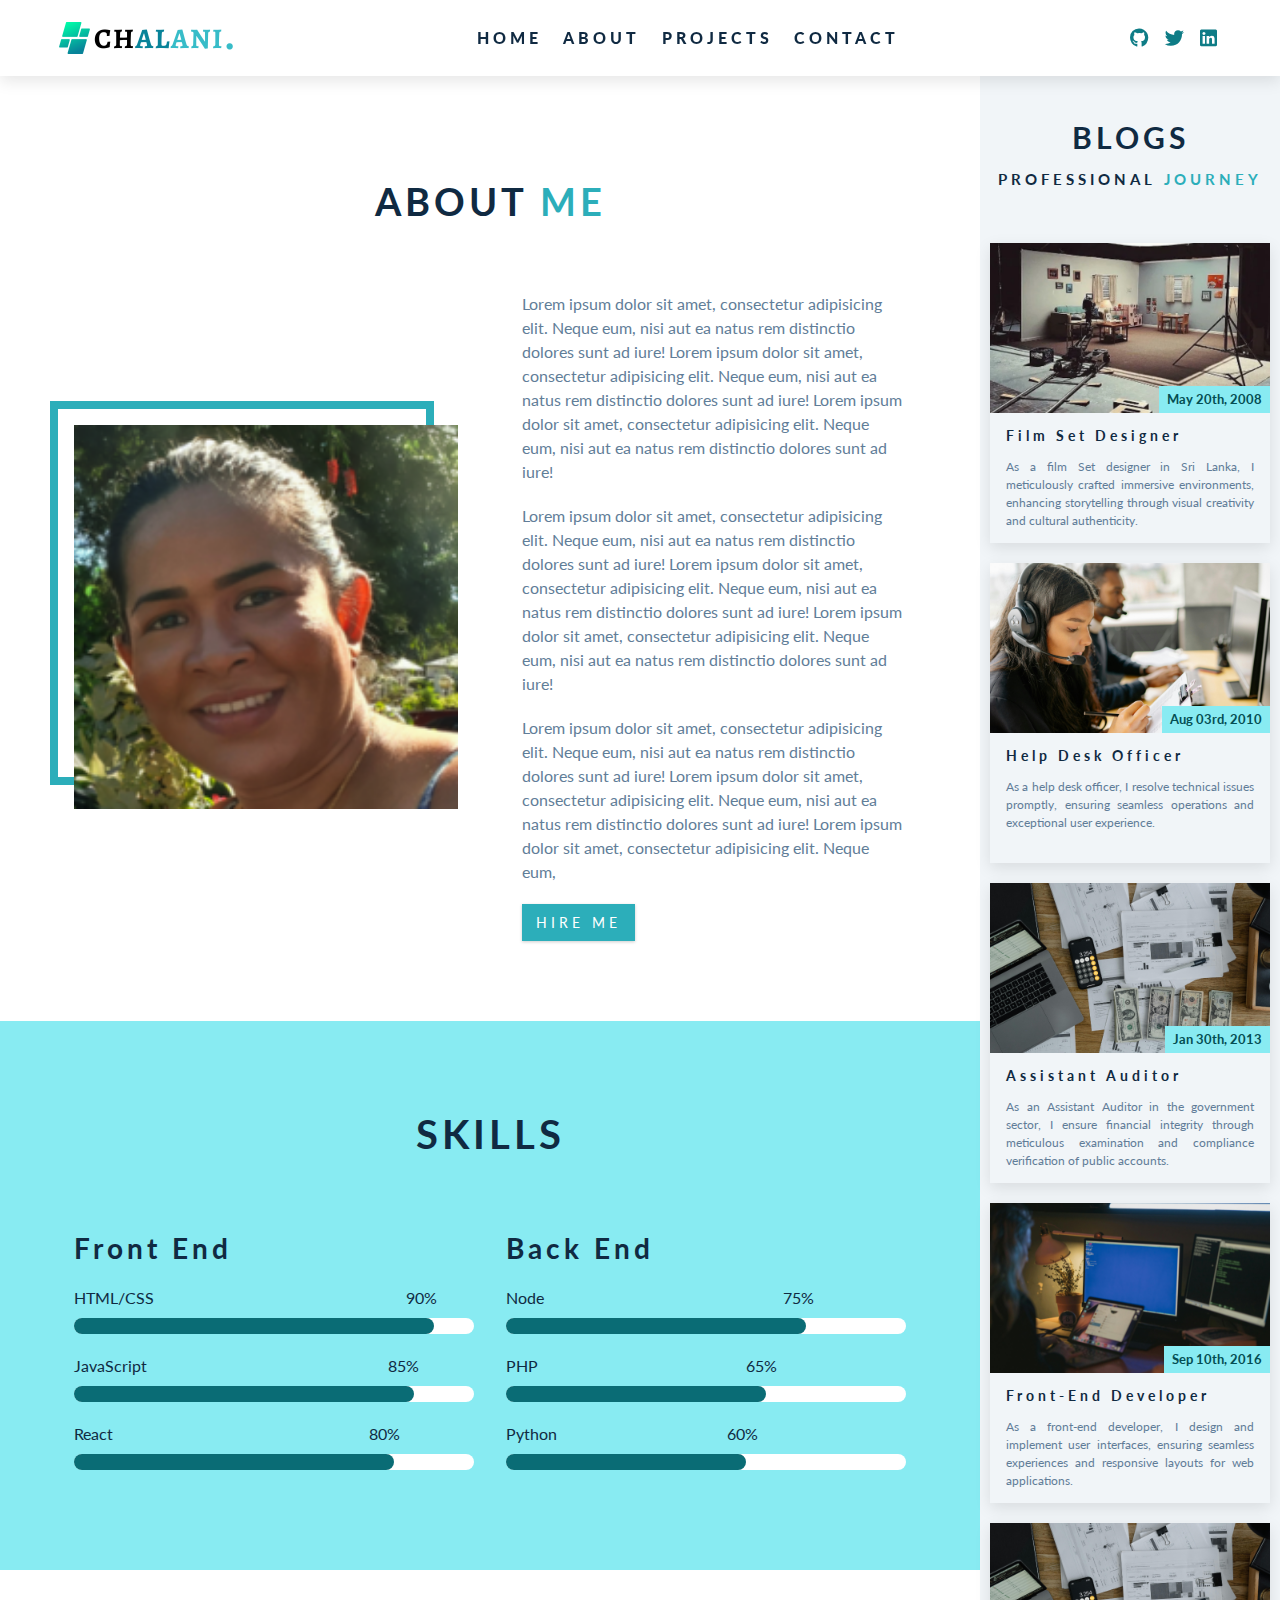
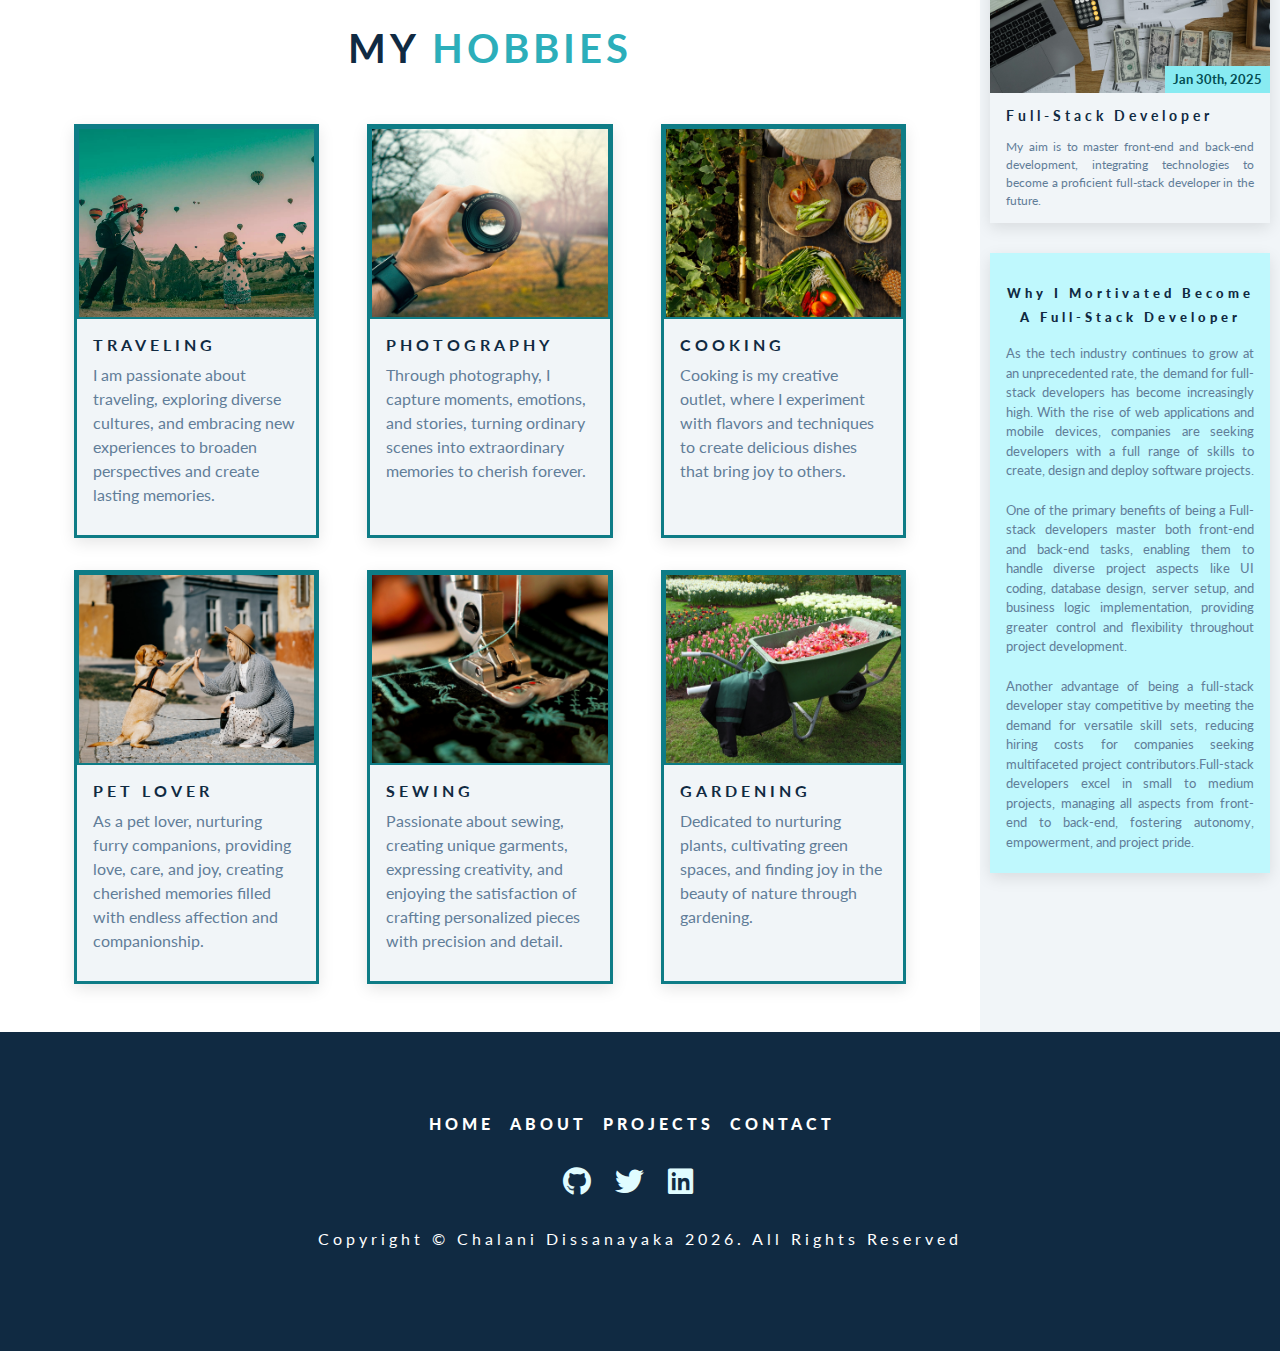
==== src/about.html @ 39b30fc9 "added html pages and related css" ====
<!DOCTYPE html>
<html lang="en">
  <head>
    <meta charset="UTF-8" />
    <meta name="viewport" content="width=device-width, initial-scale=1.0" />
    <meta http-equiv="X-UA-Compatible" content="ie=edge" />
    <title>Chalani Dissanayaka || Portfolio</title>
    <!-- favicon -->
    <link
      rel="shortcut icon"
      href="./images/B-icon-1.png"
      type="image/x-icon"
    />
    <!-- font-awesome -->
    <link
      rel="stylesheet"
      href="./fontawesome-free-5.12.1-web/css/all.min.css"
    />
    <!-- styles css -->
    <link rel="stylesheet" href="./css/about.css" />
  </head>

  <body>
    <!-- -------------- Header section -------------- -->
    <header class="main-head">
      <!-- -------- Navbar -------- -->
      <nav class="navbar">
        <div class="nav-center">
          <!-- nav header -->
          <div class="nav-header">
            <img src="./images/logo-2.png" class="nav-logo" alt="" />
            <button type="button" class="nav-toggle" id="nav-toggle">
              <i class="fas fa-bars"></i>
            </button>
          </div>
          <!-- end of nav header -->
          <!-- nav links -->
          <ul class="nav-links" id="nav-links">
            <!-- single link -->
            <li>
              <a href="index.html" class="nav-link scroll-link">home</a>
            </li>
            <!-- end of single link -->
            <!-- single link -->
            <li>
              <a href="about.html" class="nav-link scroll-link">about</a>
            </li>
            <!-- end of single link -->
            <!-- single link -->
            <li>
              <a href="project.html" class="nav-link scroll-link">projects</a>
            </li>
            <!-- end of single link -->
            <!-- single link -->
            <li>
              <a href="contact.html" class="nav-link scroll-link">contact</a>
            </li>
            <!-- end of single link -->
          </ul>
          <!-- end of nav links -->
          <!-- nav icons -->
          <ul class="nav-icons">
            <!-- single icon -->
            <li>
              <a
                href="https://www.twitter.com"
                target="_blank"
                class="nav-icon"
              >
                <i class="fab fa-github"></i>
              </a>
            </li>
            <!-- end of single icon -->
            <!-- single icon -->
            <li>
              <a
                href="https://www.twitter.com"
                target="_blank"
                class="nav-icon"
              >
                <i class="fab fa-twitter"></i>
              </a>
            </li>
            <!-- end of single icon -->
            <!-- single icon -->
            <li>
              <a
                href="https://www.twitter.com"
                target="_blank"
                class="nav-icon"
              >
                <i class="fab fa-linkedin"></i>
              </a>
            </li>
            <!-- end of single icon -->
          </ul>
          <!-- end of nav icons -->
        </div>
      </nav>
      <!-- -------- end of Navbar -------- -->
    </header>
    <!-- ------------- end of Header ------------ -->

    <div class="container">
      <!-- -----------  About section ------------- -->
      <section class="section about-section">
        <!-- section-title -->
        <div class="section-title">
          <h2>About <span>Me</span></h2>
        </div>
        <!-- end of section-title -->
        <div class="section-center about-center">
          <!-- about img wrapper -->
          <article class="about-img">
            <img
              src="./images/about.png"
              class="about-photo"
              alt="about photo"
            />
          </article>
          <!-- about info -->
          <article class="about-info">
            <p>
              Lorem ipsum dolor sit amet, consectetur adipisicing elit. Neque
              eum, nisi aut ea natus rem distinctio dolores sunt ad iure! Lorem
              ipsum dolor sit amet, consectetur adipisicing elit. Neque eum,
              nisi aut ea natus rem distinctio dolores sunt ad iure! Lorem ipsum
              dolor sit amet, consectetur adipisicing elit. Neque eum, nisi aut
              ea natus rem distinctio dolores sunt ad iure!
            </p>
            <p>
              Lorem ipsum dolor sit amet, consectetur adipisicing elit. Neque
              eum, nisi aut ea natus rem distinctio dolores sunt ad iure! Lorem
              ipsum dolor sit amet, consectetur adipisicing elit. Neque eum,
              nisi aut ea natus rem distinctio dolores sunt ad iure! Lorem ipsum
              dolor sit amet, consectetur adipisicing elit. Neque eum, nisi aut
              ea natus rem distinctio dolores sunt ad iure!
            </p>
            <p>
              Lorem ipsum dolor sit amet, consectetur adipisicing elit. Neque
              eum, nisi aut ea natus rem distinctio dolores sunt ad iure! Lorem
              ipsum dolor sit amet, consectetur adipisicing elit. Neque eum,
              nisi aut ea natus rem distinctio dolores sunt ad iure! Lorem ipsum
              dolor sit amet, consectetur adipisicing elit. Neque eum,
            </p>
            <a href="#" class="btn"> Hire Me</a>
          </article>
        </div>
      </section>
      <!-- ----------- end of about section ---------- -->

      <!--  ------------ Skills Section----------  -->
      <section class="section skills">
        <!-- section title -->
        <div class="section-title">
          <h2>skills</h2>
          <div class="underline"></div>
        </div>
        <!-- end of section title -->
        <div class="section-center skills-center">
          <article>
            <h3>front end</h3>
            <!-- single skill -->
            <div class="skill">
              <p>HTML/CSS</p>
              <div class="skill-container">
                <div class="skill-value"></div>
                <p class="skill-text">90%</p>
              </div>
            </div>
            <!-- end of single skill -->
            <!-- single skill -->
            <div class="skill">
              <p>JavaScript</p>
              <div class="skill-container">
                <div class="skill-value value-85"></div>
                <p class="skill-text skill-text-85">85%</p>
              </div>
            </div>
            <!-- end of single skill -->
            <!-- single skill -->
            <div class="skill">
              <p>React</p>
              <div class="skill-container">
                <div class="skill-value value-80"></div>
                <p class="skill-text skill-text-80">80%</p>
              </div>
            </div>
            <!-- end of single skill -->
          </article>
          <article>
            <h3>back end</h3>
            <!-- single skill -->
            <div class="skill">
              <p>Node</p>
              <div class="skill-container">
                <div class="skill-value value-75"></div>
                <p class="skill-text skill-text-75">75%</p>
              </div>
            </div>
            <!-- end of single skill -->
            <!-- single skill -->
            <div class="skill">
              <p>PHP</p>
              <div class="skill-container">
                <div class="skill-value value-65"></div>
                <p class="skill-text skill-text-65">65%</p>
              </div>
            </div>
            <!-- end of single skill -->
            <!-- single skill -->
            <div class="skill">
              <p>Python</p>
              <div class="skill-container">
                <div class="skill-value value-60"></div>
                <p class="skill-text skill-text-60">60%</p>
              </div>
            </div>
            <!-- end of single skill -->
          </article>
        </div>
      </section>
      <!--  ----- end of skills Section -----  -->

      <!--  ------ Hobbies Section -------  -->
      <section class="section hobbies">
        <!-- section-title -->
        <div class="section-title">
          <h2>My <span>Hobbies</span></h2>
        </div>
        <!-- end of section-title -->

        <!-- featured-center -->
        <div class="section-center hobby-center">
          <!-- single hobby -->
          <article class="hobby-card">
            <div class="hobby-img-container">
              <img src="./images/hobby-1.jpg" class="hobby-img" alt="" />
            </div>
            <!-- tour info -->
            <div class="hobby-info">
              <div class="hobby-title">
                <h4>Traveling</h4>
              </div>
              <p>
                I am passionate about traveling, exploring diverse cultures, and
                embracing new experiences to broaden perspectives and create
                lasting memories.
              </p>
            </div>
          </article>
          <!-- end of single hobby -->

          <!-- single hobby -->
          <article class="hobby-card">
            <div class="hobby-img-container">
              <img src="./images/hobby-2.jpg" class="hobby-img" alt="" />
            </div>
            <!-- tour info -->
            <div class="hobby-info">
              <div class="hobby-title">
                <h4>Photography</h4>
              </div>
              <p>
                Through photography, I capture moments, emotions, and stories,
                turning ordinary scenes into extraordinary memories to cherish
                forever.
              </p>
            </div>
          </article>
          <!-- end of single hobby -->

          <!-- single hobby -->
          <article class="hobby-card">
            <div class="hobby-img-container">
              <img src="./images/hobby-3.jpg" class="hobby-img" alt="" />
            </div>
            <!-- tour info -->
            <div class="hobby-info">
              <div class="hobby-title">
                <h4>Cooking</h4>
              </div>
              <p>
                Cooking is my creative outlet, where I experiment with flavors
                and techniques to create delicious dishes that bring joy to
                others.
              </p>
            </div>
          </article>
          <!-- end of single hobby -->

          <!-- single hobby -->
          <article class="hobby-card">
            <div class="hobby-img-container">
              <img src="./images/hobby-4.jpg" class="hobby-img" alt="" />
            </div>
            <!-- tour info -->
            <div class="hobby-info">
              <div class="hobby-title">
                <h4>Pet Lover</h4>
              </div>
              <p>
                As a pet lover, nurturing furry companions, providing love,
                care, and joy, creating cherished memories filled with endless
                affection and companionship.
              </p>
            </div>
          </article>
          <!-- end of single hobby -->

          <!-- single hobby -->
          <article class="hobby-card">
            <div class="hobby-img-container">
              <img src="./images/hobby-5.jpg" class="hobby-img" alt="" />
            </div>
            <!-- tour info -->
            <div class="hobby-info">
              <div class="hobby-title">
                <h4>sewing</h4>
              </div>
              <p>
                Passionate about sewing, creating unique garments, expressing
                creativity, and enjoying the satisfaction of crafting
                personalized pieces with precision and detail.
              </p>
            </div>
          </article>
          <!-- end of single hobby -->

          <!-- single hobby -->
          <article class="hobby-card">
            <div class="hobby-img-container">
              <img src="./images/hobby-6.jpg" class="hobby-img" alt="" />
            </div>
            <!-- tour info -->
            <div class="hobby-info">
              <div class="hobby-title">
                <h4>Gardening</h4>
              </div>
              <p>
                Dedicated to nurturing plants, cultivating green spaces, and
                finding joy in the beauty of nature through gardening.
              </p>
            </div>
          </article>
          <!-- end of single hobby -->
        </div>
      </section>
      <!-- --------- end of Hobbies Section ------- -->

      <!-- ----------- Aside Section -------------- -->
      <!-- Aside Blog Section -->
      <aside class="sidebar">
        <!-- section-title -->
        <div class="section-title">
          <h1>Blogs</h1>
          <h2>Professional <span>Journey</span></h2>
        </div>
        <!-- end of section-title -->

        <!-- aside-center -->
        <div class="section-center aside-center">
          <!-- single blog -->
          <article class="blog-card">
            <div class="blog-img-container">
              <img src="images/blog-img-1.png" class="blog-img" alt="" />
              <p class="blog-date">May 20th, 2008</p>
            </div>
            <!-- blog info -->
            <div class="blog-info">
              <h4>film set designer</h4>
              <p>
                As a film Set designer in Sri Lanka, I meticulously crafted
                immersive environments, enhancing storytelling through visual
                creativity and cultural authenticity.
              </p>
            </div>
            <!-- end of blog info -->
          </article>
          <!-- end of single blog -->

          <!-- single blog -->
          <article class="blog-card">
            <div class="blog-img-container">
              <img src="images/blog-img-3.png" class="blog-img" alt="" />
              <p class="blog-date">Aug 03rd, 2010</p>
            </div>
            <!-- blog info -->
            <div class="blog-info">
              <h4>help desk officer</h4>
              <p>
                As a help desk officer, I resolve technical issues promptly,
                ensuring seamless operations and exceptional user experience.
              </p>
            </div>
            <!-- end of blog info -->
          </article>
          <!-- end of single blog -->

          <!-- single blog -->
          <article class="blog-card">
            <div class="blog-img-container">
              <img src="images/blog-img-2.png" class="blog-img" alt="" />
              <p class="blog-date">Jan 30th, 2013</p>
            </div>
            <!-- blog info -->
            <div class="blog-info">
              <h4>Assistant Auditor</h4>
              <p>
                As an Assistant Auditor in the government sector, I ensure
                financial integrity through meticulous examination and
                compliance verification of public accounts.
              </p>
            </div>
            <!-- end of blog info -->
          </article>
          <!-- end of single blog -->

          <!-- single blog -->
          <article class="blog-card">
            <div class="blog-img-container">
              <img src="images/blog-img-4.png" class="blog-img" alt="" />
              <p class="blog-date">Sep 10th, 2016</p>
            </div>
            <!-- blog info -->
            <div class="blog-info">
              <h4>front-end developer</h4>
              <p>
                As a front-end developer, I design and implement user
                interfaces, ensuring seamless experiences and responsive layouts
                for web applications.
              </p>
            </div>
            <!-- end of blog info -->
          </article>
          <!-- end of single blog -->

          <!-- single blog -->
          <article class="blog-card">
            <div class="blog-img-container">
              <img src="images/blog-img-2.png" class="blog-img" alt="" />
              <p class="blog-date">Jan 30th, 2025</p>
            </div>
            <!-- blog info -->
            <div class="blog-info">
              <h4>Full-Stack Developer</h4>
              <p>
                My aim is to master front-end and back-end development,
                integrating technologies to become a proficient full-stack
                developer in the future.
              </p>
            </div>
            <!-- end of blog info -->
          </article>
          <!-- end of single blog -->

          <!-- single blog -->
          <article class="blog-card news-card">
            <!-- blog info -->
            <div class="blog-info news-info">
              <h4>Why I mortivated become a Full-Stack Developer</h4>
              <p>
                As the tech industry continues to grow at an unprecedented rate,
                the demand for full-stack developers has become increasingly
                high. With the rise of web applications and mobile devices,
                companies are seeking developers with a full range of skills to
                create, design and deploy software projects.
              </p>
              <p>
                One of the primary benefits of being a Full-stack developers
                master both front-end and back-end tasks, enabling them to
                handle diverse project aspects like UI coding, database design,
                server setup, and business logic implementation, providing
                greater control and flexibility throughout project development.
              </p>
              <p>
                Another advantage of being a full-stack developer stay
                competitive by meeting the demand for versatile skill sets,
                reducing hiring costs for companies seeking multifaceted project
                contributors.Full-stack developers excel in small to medium
                projects, managing all aspects from front-end to back-end,
                fostering autonomy, empowerment, and project pride.
              </p>
            </div>
            <!-- end of blog info -->
          </article>
          <!-- end of single blog -->
        </div>
      </aside>
      <!-- ----- end of Aside Blog Section -------- -->
    </div>

    <!-- --------- Footer ------------- -->
    <footer class="section footer">
      <!-- footer links -->
      <ul class="footer-links">
        <!-- single link -->
        <li>
          <a href="index.html" class="footer-link scroll-link">home</a>
        </li>
        <!-- end of single link -->
        <!-- single link -->
        <li>
          <a href="about.html" class="footer-link scroll-link">about</a>
        </li>
        <!-- end of single link -->
        <!-- single link -->
        <li>
          <a href="project.html" class="footer-link scroll-link">projects</a>
        </li>
        <!-- end of single link -->
        <!-- single link -->
        <li>
          <a href="contact.html" class="footer-link scroll-link">contact</a>
        </li>
        <!-- end of single link -->
      </ul>
      <!-- end of footer links -->
      <!-- footer icons -->
      <ul class="footer-icons">
        <!-- single icon -->
        <li>
          <a href="https://www.twitter.com" target="_blank" class="footer-icon">
            <i class="fab fa-github"></i>
          </a>
        </li>
        <!-- end of single icon -->
        <!-- single icon -->
        <li>
          <a href="https://www.twitter.com" target="_blank" class="footer-icon">
            <i class="fab fa-twitter"></i>
          </a>
        </li>
        <!-- end of single icon -->
        <!-- single icon -->
        <li>
          <a href="https://www.twitter.com" target="_blank" class="footer-icon">
            <i class="fab fa-linkedin"></i>
          </a>
        </li>
        <!-- end of single icon -->
      </ul>
      <!-- end of footer icons -->
      <p class="copyright">
        copyright &copy; chalani dissanayaka <span id="date"></span>. all rights
        reserved
      </p>
    </footer>
    <!-- --------- end of Footer ------------- -->

    <!-- js -->
    <script src="./js/app.js"></script>
  </body>
</html>
---- src/css/about.css ----
/*
=============== 
Fonts
===============
*/
@import url("https://fonts.googleapis.com/css?family=Lato:400,700&display=swap");

/*
=============== 
Variables
===============
*/

:root {
  /* dark shades of primary color*/
  --clr-primary-1: hsl(184, 91%, 17%);
  --clr-primary-2: hsl(185, 84%, 25%);
  --clr-primary-3: hsl(185, 81%, 29%);
  --clr-primary-4: hsl(184, 77%, 34%);
  /* primary/main color */
  --clr-primary-5: hsl(185, 62%, 45%);
  /* lighter shades of primary color */
  --clr-primary-6: hsl(185, 57%, 50%);
  --clr-primary-7: hsl(184, 65%, 59%);
  --clr-primary-8: hsl(184, 80%, 74%);
  --clr-primary-9: hsl(185, 94%, 87%);
  --clr-primary-10: hsl(186, 100%, 94%);
  /* darkest grey - used for headings */
  --clr-grey-1: hsl(209, 61%, 16%);
  --clr-grey-2: hsl(211, 39%, 23%);
  --clr-grey-3: hsl(209, 34%, 30%);
  --clr-grey-4: hsl(209, 28%, 39%);
  /* grey used for paragraphs */
  --clr-grey-5: hsl(210, 22%, 49%);
  --clr-grey-6: hsl(209, 23%, 60%);
  --clr-grey-7: hsl(211, 27%, 70%);
  --clr-grey-8: hsl(210, 31%, 80%);
  --clr-grey-9: hsl(212, 33%, 89%);
  --clr-grey-10: hsl(210, 36%, 96%);
  --clr-white: #fff;
  --ff-primary: "Lato", sans-serif;
  --transition: all 0.3s linear;
  --spacing: 0.25rem;
  --radius: 0.5rem;
  --light-shadow: 0 5px 15px rgba(0, 0, 0, 0.1);
  --dark-shadow: 0 5px 15px rgba(0, 0, 0, 0.8);
}
/*
=============== 
Global Styles
===============
*/

* {
  margin: 0;
  padding: 0;
  box-sizing: border-box;
}
body {
  font-family: var(--ff-primary);
  background: var(--clr-white);
  color: var(--clr-grey-1);
  line-height: 1.5;
  font-size: 0.875rem;
}
ul {
  list-style-type: none;
}
a {
  text-decoration: none;
}
img:not(.nav-logo) {
  width: 100%;
  display: block;
}

h1,
h2,
h3,
h4 {
  letter-spacing: var(--spacing);
  text-transform: capitalize;
  line-height: 1.25;
  margin-bottom: 0.75rem;
}
h1 {
  font-size: 3rem;
}
h2 {
  font-size: 2rem;
}
h3 {
  font-size: 1.25rem;
}
h4 {
  font-size: 0.875rem;
}
p {
  margin-bottom: 1.25rem;
  color: var(--clr-grey-5);
}
@media screen and (min-width: 800px) {
  h1 {
    font-size: 4rem;
  }
  h2 {
    font-size: 2.5rem;
  }
  h3 {
    font-size: 1.75rem;
  }
  h4 {
    font-size: 1rem;
  }
  body {
    font-size: 1rem;
  }
  h1,
  h2,
  h3,
  h4 {
    line-height: 1;
  }
}
/*  global classes */

.btn {
  text-transform: uppercase;
  background: var(--clr-primary-5);
  color: var(--clr-white);
  padding: 0.375rem 0.75rem;
  letter-spacing: var(--spacing);
  display: inline-block;
  /* font-weight: 700; */
  transition: var(--transition);
  font-size: 0.875rem;
  border: 2px solid transparent;
  cursor: pointer;
  box-shadow: 0 1px 3px rgba(0, 0, 0, 0.2);
}
.btn:hover {
  color: var(--clr-primary-1);
  background: var(--clr-primary-8);
}
.section {
  padding: 5rem 0;
}
.section-title {
  text-align: center;
  margin-bottom: 4rem;
}
.section-title h2 {
  text-transform: uppercase;
}
.section-title span {
  color: var(--clr-primary-5);
}
.section-center {
  width: 90vw;
  margin: 0 auto;
  max-width: 1170px;
}
@media screen and (min-width: 900px) {
  .section-center {
    width: 65vw;
  }
}


/*
=============== 
    Navbar
===============
*/
.navbar {
  position: fixed;
  top: 0;
  left: 0;
  width: 100%;
  background: var(--clr-white);
  box-shadow: var(--light-shadow);
  z-index: 2;
}
.nav-icons {
  display: none;
}
.nav-center {
  width: 100%;
  max-width: 1170px;
  margin: 0 auto;
}
.nav-header {
  display: flex;
  justify-content: space-between;
  align-items: center;
  padding: 1rem 2rem;
}
.nav-toggle {
  background: transparent;
  border: transparent;
  font-size: 1.5rem;
  color: var(--clr-primary-5);
  cursor: pointer;
  transition: var(--transition);
}
.nav-toggle:hover {
  transform: scale(1.2);
}
.nav-link {
  display: block;
  padding: 1rem 2rem;
  text-transform: uppercase;
  letter-spacing: var(--spacing);
  transition: var(--transition);
  color: var(--clr-grey-1);
  cursor: pointer;
  font-size: 1rem;
  font-weight: 900;
  margin: 10px;  
}
.nav-link:hover {
  color: var(--clr-primary-1);
  background: var(--clr-primary-8);
  padding-left: 2.25rem;
}
/* 280px */
.nav-links {
  height: 0;
  overflow: hidden;
  transition: var(--transition);
}
.show-links {
  height: 280px;
}
@media screen and (min-width: 992px) {
  /* hide toggle button */
  .navbar {
    padding: 1rem 2rem;
  }
  .nav-toggle {
    display: none;
  }
  .nav-center {
    display: flex;
    justify-content: space-between;
    align-items: center;
    /* optional */
    flex-wrap: wrap;
  }
  .nav-links {
    height: auto;
    display: flex;
  }
  .nav-header {
    padding: 0 0;
  }
  .nav-link {
    padding: 0 0;
    margin-right: 0.7rem;
  }
  .nav-link:hover {
    padding: 0;
    color: var(--clr-primary-5);
    background: transparent;
  }
  .nav-icons {
    display: flex;
  }
  .nav-icon {
    margin-right: 0.7rem;
    color: var(--clr-primary-3);
    font-size: 1.2rem;
    transition: var(--transition);
    margin: 8px;
  }
  .nav-icon:hover {
    color: var(--clr-primary-8);
  }
}


/*
=============== 
About Section
===============
*/
/* section add to globals */
/* title add to globals */
/* section center add to globals */
.about-img,
.about-info {
  margin-bottom: 2rem;
}
.about-img {
    border: 8px solid var(--clr-primary-5);
}
.about-section .about-info h3 {
    font-size: 25px;
}
.about-section .section-title h2{
    font-size: 18px;
}

@media screen and (min-width: 400px) {
  .about-section .section-title h2{
    font-size: 20px;
  }
}
@media screen and (min-width: 700px) {
  .about-section .section-title h2{
    font-size: 38px;
  }
}

@media screen and (min-width: 992px) {
  .about-center {
    display: flex;
    justify-content: space-between;
    flex-wrap: wrap;
  }
  .about-img,
  .about-info {
    flex: 0 0 calc(50% - 2rem);
    margin-bottom: 0;
    align-self: center;
  }
  .about-section .about-info h3 {
    font-size: 23px;
  }
  .about-section .section-title {
    margin-bottom: 3rem;
  }
}

@media screen and (min-width: 1170px) {
  .about-img {
    border: none;
  }
  .about-img::before {
    content: "";
    position: absolute;
    border: 0.5rem solid var(--clr-primary-5);
    width: 100%;
    height: 100%;
    box-sizing: border-box;
    top: -1.5rem;
    left: -1.5rem;
    /* z-index: -1; */
  }
  .about-img {
    position: relative;
  }
  .about-photo {
    position: relative;
  } 
}

/*
  =============== 
  Skills Section
  ===============
  */
  
.skills {
    background: var(--clr-primary-8);
}
.skills .section-title {
    margin-top: 1px;
}
.skills h3 {
    margin: 1.5rem 0;
    color: var(--clr-primary-0);
}
.skill {
    margin-bottom: 1.25rem;
}
.skill p {
    margin-bottom: 0.5rem;
    text-transform: capitalize;
    color: var(--clr-primary-0);
}
.skill-container {
    background: var(--clr-white);
    height: 1rem;
    width: 100%;
    border-radius: var(--radius);
    position: relative;
}
.skill-value {
    position: absolute;
    top: 0;
    left: 0;
    background: var(--clr-primary-2);
    border-radius: var(--radius);
    height: 100%;
    width: 90%;
}
.value-60 {
    width: 60%;
}
.value-65 {
    width: 65%;
}
.value-75 {
    width: 75%;
}
.value-80 {
    width: 80%;
}
.value-85 {
    width: 85%;
}
.skill-text {
    position: absolute;
    top: -2rem;
    left: 90%;
    transform: translateX(-90%);
}
.skill-text-85 {
    left: 85%;
    transform: translateX(-85%);
}
.skill-text-80 {
    left: 80%;
    transform: translateX(-80%);
}
.skill-text-75 {
    left: 75%;
    transform: translateX(-75%);
}
.skill-text-65 {
    left: 65%;
    transform: translateX(-65%);
}
.skill-text-60 {
    left: 60%;
    transform: translateX(-60%);
}

@media screen and (min-width: 768px) {
    .skills-center {
      display: grid;
      grid-template-columns: 1fr 1fr;
      column-gap: 2rem;
    }
  }
  

/*
================ 
Hobbies Section
================
*/
.hobbies {
    padding: 1rem 0;
  }
  .hobbies .section-title {
    margin-top: 30px;
  }
  .hobby-card {
    transition: var(--transition);
    background: var(--clr-grey-10);
    box-shadow: var(--light-shadow);
    margin-bottom: 2rem;
    border: 3px solid var(--clr-primary-3);
  }
  .hobby-card:hover {
    box-shadow: var(--dark-shadow);
    transform: scale(1.02);
  }
  .hobby-img-container {
    position: relative;
  }
  .hobby-img {
    border: 2px solid var(--clr-primary-3);
    height: 12rem;
    object-fit: cover;
  }
  .hobby-info {
    padding: .5rem 1rem;
  }
  /* extra css */
  .hobby-title {
    display: flex;
    flex-wrap: wrap;
  }
  .hobby-title h4 {
    margin-bottom: 0.5rem;
    margin-top: 0.5rem;
    line-height: 1.25;
    text-transform: uppercase;
  }
  .hobby-title p {
    color: var(--clr-grey-7);
    
    line-height: 1.25;
  }
  @media screen and (min-width: 768px) {
    .hobby-center{
      display: flex;
      flex-wrap: wrap;
      justify-content: space-between;
    }
    .hobby-card {
      flex: 0 0 calc(50% - 2rem);
    }
  }
  @media screen and (min-width: 1170px) {
    .hobby-card {
      flex: 0 0 calc(33.333% - 2rem);
    }
  }
  
/*
==================== 
Aside Blog Section
====================
*/

.sidebar {
    flex: 0 0 300px;
    background: var(--clr-grey-10);
    height: 100%;
}  
.section-title {
    margin-top: 20px;
    padding: 12px;
    margin-bottom: 1rem;
}
.sidebar .section-title h1 {
    text-transform: uppercase;
    font-weight: bold;
    font-size: 30px;
}
.sidebar .section-title h2 {
    font-size: 20px;
}
.blog-card {
    transition: var(--transition);
    background: var(--clr-grey-10);
    box-shadow: var(--light-shadow); 
    margin-bottom: 1rem; 
    height: 100%; 
}
.blog-card:hover {
    box-shadow: var(--dark-shadow);
    transform: scale(1.02);
}
.blog-img-container {
    position: relative;
}
.blog-img-container p {
    font-size: 13px;
    font-weight: bold;
}
.blog-img {
    height: 140px;
    object-fit: cover;  
}
.blog-date {
    position: absolute;
    right: 0;
    bottom: 0;
    margin-bottom: 0;
    background: var(--clr-primary-8);
    color: var(--clr-primary-1);
    text-transform: capitalize;
    padding: 0.25rem 0.5rem;
}
.blog-info {
    padding: 0.5rem 1rem;
}
  .blog-info h4 {
    font-size: 14px;
    margin-top: 10px;
}
.blog-info p {
    font-size: 11px;
    text-align: justify; 
}
.sidebar .news-card {
    background-color: var(--clr-primary-9);
    height: 100%;
}
.sidebar .news-card .news-info h4 {
    margin-top: 20px;
    line-height: 1.5rem;
    margin-bottom: 30px;
    text-align: center;
    font-weight: 900;
    font-size: 18px;
}
  
@media(min-width: 700px){
    .aside-center {
      width: 480px;
    }
    .blog-img {
      height: 200px;      
    }
    .sidebar .news-card {
      margin-top: 20px;
      height: 100%;
    }
    .sidebar .news-card .news-info h4 {
      font-size: 15px;
    }
}
  
@media(min-width: 900px) {
    .section-title {
      margin-top: 90px;
      padding: 12px;
      margin-bottom: 2rem;
    }
    .sidebar .section-title h2 {
      font-size: 15px;
      margin-top: 20px;
    }
    .aside-center{
      width: 280px;
    }
    .blog-card {
      height: 400px;
      margin-bottom: 50px;
    }
    .sidebar .blog-img {
      height: 200px;      
    }
    .sidebar .blog-card {
      height: 365px;
      margin-top: 5px;
    }
    .sidebar .blog-info h4 {
      margin-top: 15px;
    }
    .sidebar .blog-info p {
      font-size: 13px;
      margin-top: 15px;
    }
    .sidebar .news-card {
      margin-top: 30px;
      height: 680px;
    }
    .sidebar .news-card .news-info h4 {
      margin-bottom: 30px;
      margin-top: 40px;
      font-size: 13px;
    }
}
  
@media(min-width: 1024px) {
    .sidebar .section-title {
      margin-top: 110px;
    }
    .sidebar .section-title h2 {
      font-size: 15px;
    }
    .sidebar .blog-img {
      height: 200px;      
    }
    .sidebar .blog-card {
      height: 360px;
    }
    .sidebar .news-card {
      height: 700px;
    }
 
    .sidebar .blog-info p {
      font-size: 13px;
    }
    .sidebar .news-card .news-info h4 {
      margin-top: 35px;
      margin-bottom: 25px;
    } 
    .sidebar .news-card .news-info p {
      font-size: 13px;
    }
}
  
@media(min-width: 1180px) {
    .sidebar .blog-card  {
      height: 320px;
      margin-bottom: 20px;
    }
    .sidebar .blog-img {
      height: 180px;      
    }
    .sidebar .blog-info p  {
      font-size: 12px;
    }
    .sidebar .news-card {
      height: 650px;
    } 
    .sidebar .news-card .news-info h4 {
      margin-top: 25px;
      margin-bottom: 15px;
      
    }   
} 
  
@media(min-width: 1280px) {
  .sidebar .blog-card  {
    height: 300px;
    margin-bottom: 20px;
  }
  .sidebar .blog-img {
    height: 170px;      
  }
  .sidebar .blog-info h4 {
    margin-top: 8px;
  }
  .sidebar .news-card {
    height: 620px;
  } 
  .sidebar .news-card .news-info h4 {
    margin-top: 20px;  
  } 
}
  
@media(min-width: 1437px) {
  .sidebar .blog-card  {
    height: 290px;
    margin-bottom: 15px;
  }
  .sidebar .section-title h2 {
    margin-bottom: 5px;
  }
  .sidebar .blog-img {
    height: 160px;      
  }
  .sidebar .news-card {
    height: 560px;
    margin-top: 30px;
  }
  .sidebar .blog-info p {
    margin-top: 1px;
  }
  .sidebar .news-card .news-info h4 {
    margin-top: 10px;
    margin-bottom: 10px;
  } 
  .sidebar .news-card .news-info p {
    font-size: 12px;
  }
}
  

/*
=============== 
     Footer
===============
*/
.footer {
    background: var(--clr-grey-1);
    text-align: center;
    padding-left: 2rem;
    padding-right: 2rem;
  }
  .footer-links,
  .footer-icons {
    display: flex;
    justify-content: center;
    margin-bottom: 1.5rem;
    flex-wrap: wrap;
  }
  
  .footer-link {
    color: var(--clr-white);
    text-transform: uppercase;
    font-size: .5rem;
    margin-right: 1rem;
    letter-spacing: var(--spacing);
    transition: var(--transition);
    font-weight: 900;
  }
  .footer-link:hover {
    color: var(--clr-primary-5);
  }
  .footer-icon {
    font-size: 1.8rem;
    margin-right: 1rem;
    color: var(--clr-primary-10);
    transition: var(--transition);
    margin-right: 1.5rem;
  }
  .footer-icon:hover {
    color: var(--clr-primary-5);
  }
  .copyright {
    text-transform: capitalize;
    letter-spacing: var(--spacing);
    color: var(--clr-white);
  }
  @media screen and (min-width: 700px) {
      .footer-link {
          font-size: 1rem;
      }
  }
  

/*
===================== 
Grid for Mobile View
=====================
*/

.about-section {
    grid-area: about-section;
  }
  .skills {
      grid-area: skills;
  }
  .hobbies {
      grid-area: hobbies;
  }
  .sidebar {
    grid-area: sidebar;
  }
  /* Main Grid using Template Areas */ 
  
  .container {
    display: grid;
    grid-template-columns: 100%;
    grid-template-rows: auto;
    grid-template-areas:
      "about-section"
      "skills"
      "hobbies"
      "sidebar";  
  }
  
  /*
  ===================== 
  Grid for Desktop View
  =====================
  */
  
  @media (min-width: 900px) {
    .container {
      grid-template-columns: 1fr 300px;
      grid-template-areas:
        "about-section sidebar"
        "skills sidebar"
        "hobbies sidebar";
    }    
  }
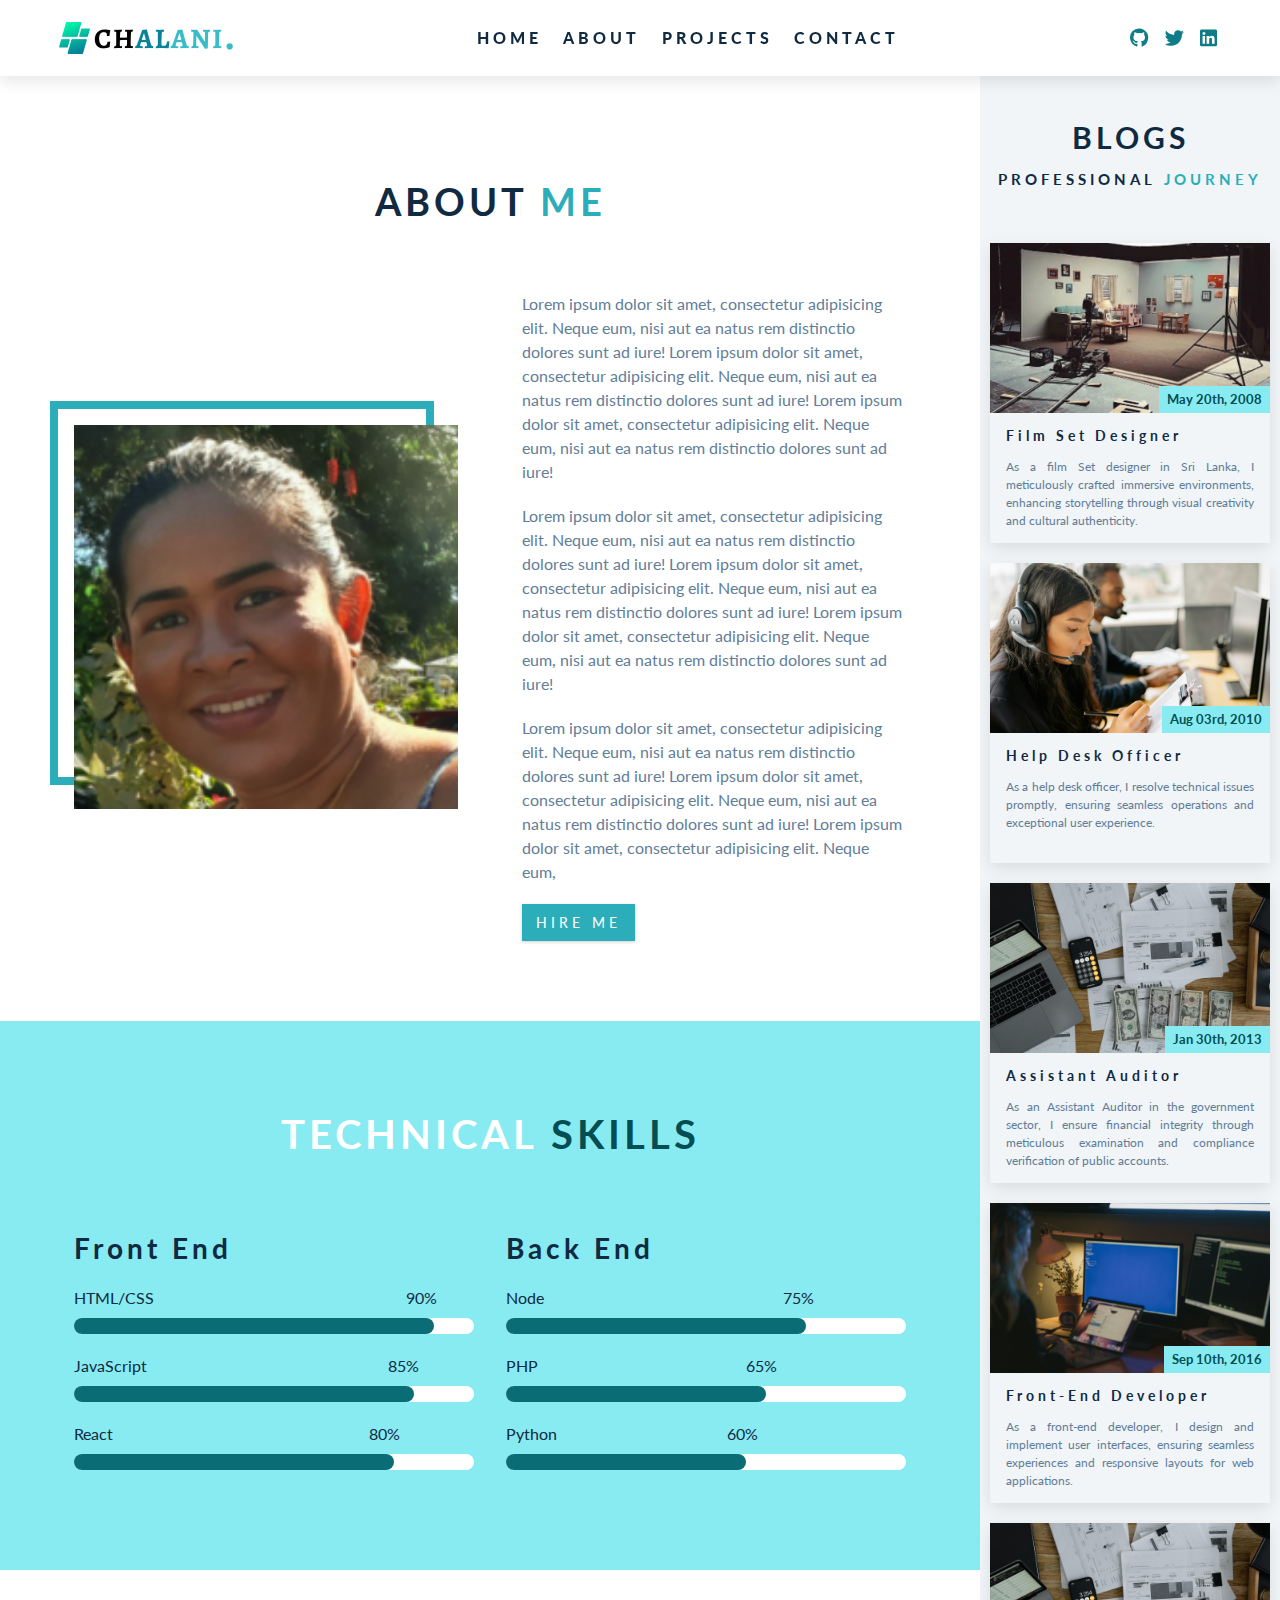
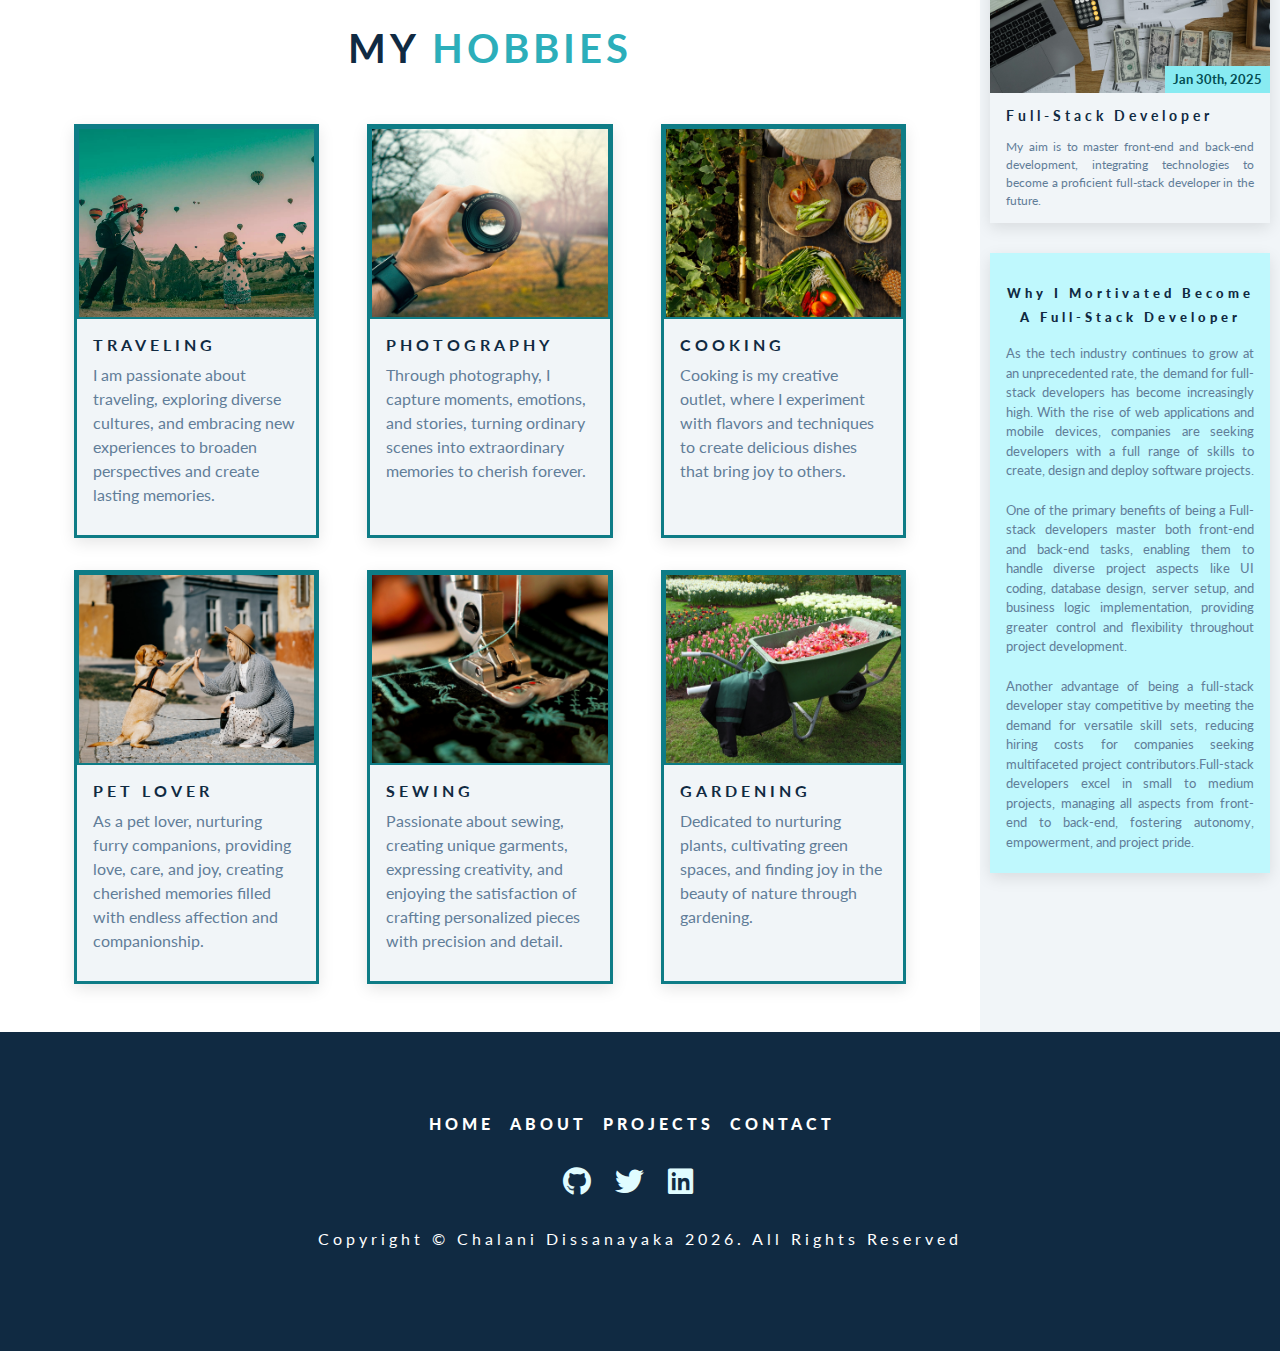
==== commit bc2b83ca: "updated contact page and README" ====
--- a/src/about.html
+++ b/src/about.html
@@ -63,7 +63,7 @@
             <!-- single icon -->
             <li>
               <a
-                href="https://www.twitter.com"
+                href="https://github.com/ChalaniDissanayaka"
                 target="_blank"
                 class="nav-icon"
               >
@@ -85,7 +85,7 @@
             <!-- single icon -->
             <li>
               <a
-                href="https://www.twitter.com"
+                href="https://www.linkedin.com"
                 target="_blank"
                 class="nav-icon"
               >
@@ -153,7 +153,7 @@
       <section class="section skills">
         <!-- section title -->
         <div class="section-title">
-          <h2>skills</h2>
+          <h2>Technical <span> Skills</span></h2>
           <div class="underline"></div>
         </div>
         <!-- end of section title -->
@@ -520,7 +520,11 @@
       <ul class="footer-icons">
         <!-- single icon -->
         <li>
-          <a href="https://www.twitter.com" target="_blank" class="footer-icon">
+          <a
+            href="https://github.com/ChalaniDissanayaka"
+            target="_blank"
+            class="footer-icon"
+          >
             <i class="fab fa-github"></i>
           </a>
         </li>
@@ -534,7 +538,11 @@
         <!-- end of single icon -->
         <!-- single icon -->
         <li>
-          <a href="https://www.twitter.com" target="_blank" class="footer-icon">
+          <a
+            href="https://www.linkedin.com"
+            target="_blank"
+            class="footer-icon"
+          >
             <i class="fab fa-linkedin"></i>
           </a>
         </li>
--- a/src/css/about.css
+++ b/src/css/about.css
@@ -366,6 +366,10 @@
 }
 .skills .section-title {
     margin-top: 1px;
+    color: #fff;
+}
+.skills .section-title span {
+  color: var(--clr-primary-1);
 }
 .skills h3 {
     margin: 1.5rem 0;
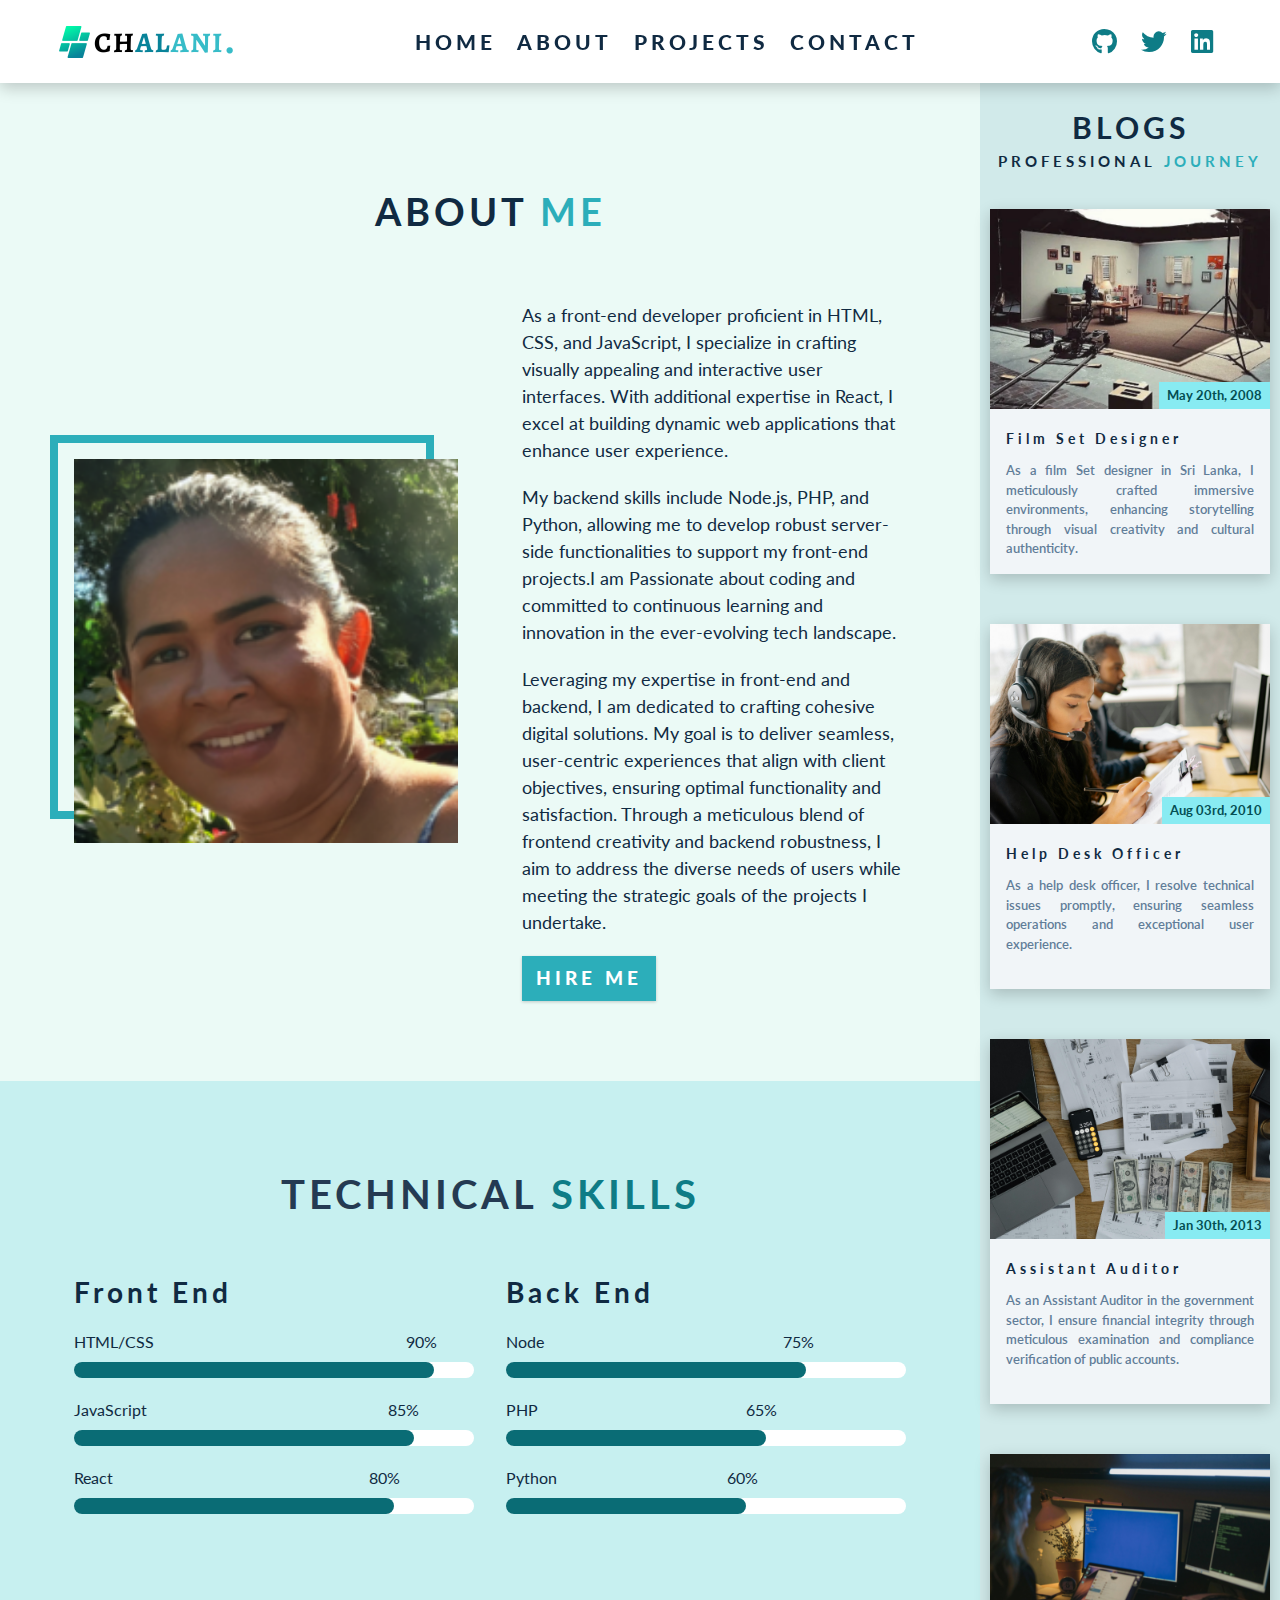
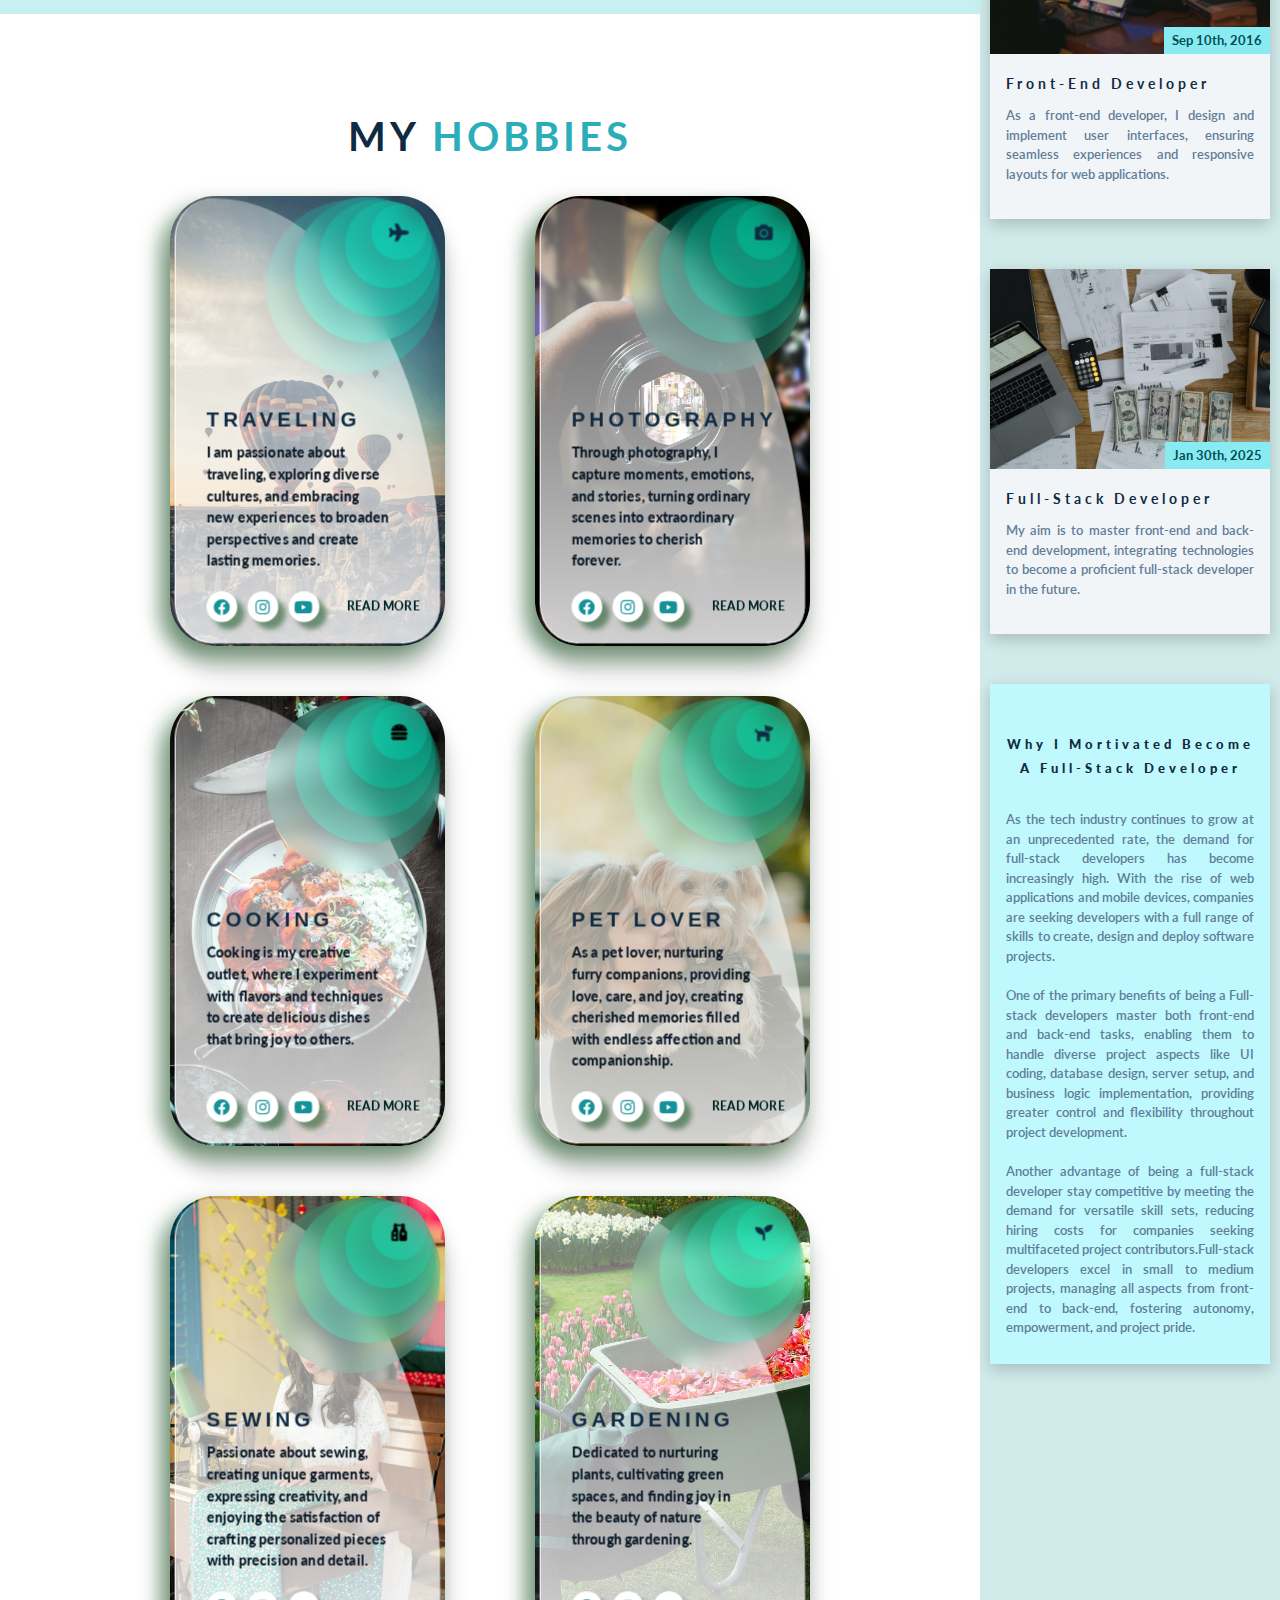
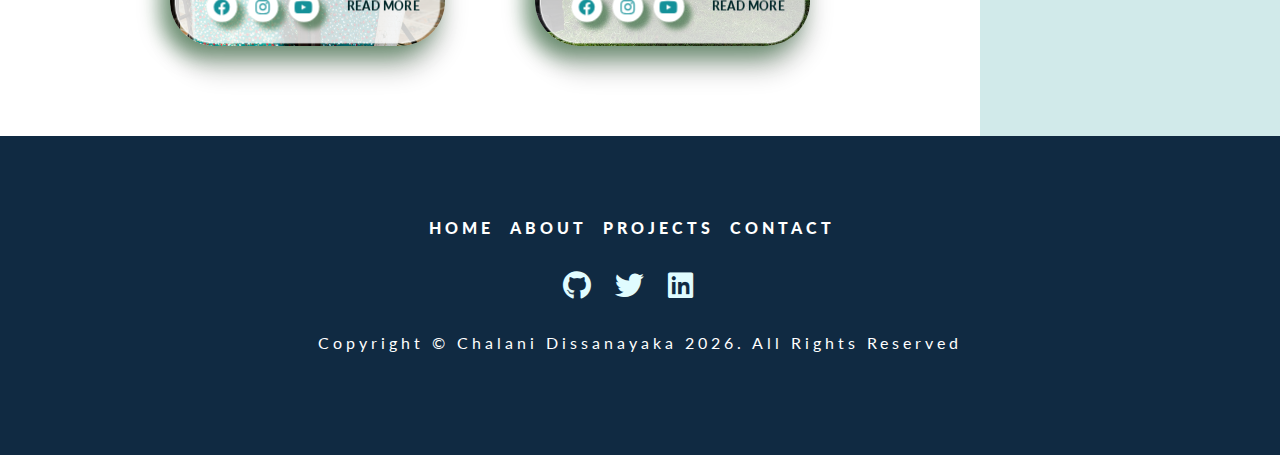
==== commit 80fd3014: "updated hobby card and README file" ====
--- a/src/about.html
+++ b/src/about.html
@@ -121,27 +121,25 @@
           <!-- about info -->
           <article class="about-info">
             <p>
-              Lorem ipsum dolor sit amet, consectetur adipisicing elit. Neque
-              eum, nisi aut ea natus rem distinctio dolores sunt ad iure! Lorem
-              ipsum dolor sit amet, consectetur adipisicing elit. Neque eum,
-              nisi aut ea natus rem distinctio dolores sunt ad iure! Lorem ipsum
-              dolor sit amet, consectetur adipisicing elit. Neque eum, nisi aut
-              ea natus rem distinctio dolores sunt ad iure!
+              As a front-end developer proficient in HTML, CSS, and JavaScript,
+              I specialize in crafting visually appealing and interactive user
+              interfaces. With additional expertise in React, I excel at
+              building dynamic web applications that enhance user experience.
             </p>
             <p>
-              Lorem ipsum dolor sit amet, consectetur adipisicing elit. Neque
-              eum, nisi aut ea natus rem distinctio dolores sunt ad iure! Lorem
-              ipsum dolor sit amet, consectetur adipisicing elit. Neque eum,
-              nisi aut ea natus rem distinctio dolores sunt ad iure! Lorem ipsum
-              dolor sit amet, consectetur adipisicing elit. Neque eum, nisi aut
-              ea natus rem distinctio dolores sunt ad iure!
+              My backend skills include Node.js, PHP, and Python, allowing me to
+              develop robust server-side functionalities to support my front-end
+              projects.I am Passionate about coding and committed to continuous
+              learning and innovation in the ever-evolving tech landscape.
             </p>
             <p>
-              Lorem ipsum dolor sit amet, consectetur adipisicing elit. Neque
-              eum, nisi aut ea natus rem distinctio dolores sunt ad iure! Lorem
-              ipsum dolor sit amet, consectetur adipisicing elit. Neque eum,
-              nisi aut ea natus rem distinctio dolores sunt ad iure! Lorem ipsum
-              dolor sit amet, consectetur adipisicing elit. Neque eum,
+              Leveraging my expertise in front-end and backend, I am dedicated
+              to crafting cohesive digital solutions. My goal is to deliver
+              seamless, user-centric experiences that align with client
+              objectives, ensuring optimal functionality and satisfaction.
+              Through a meticulous blend of frontend creativity and backend
+              robustness, I aim to address the diverse needs of users while
+              meeting the strategic goals of the projects I undertake.
             </p>
             <a href="#" class="btn"> Hire Me</a>
           </article>
@@ -233,116 +231,269 @@
         <!-- featured-center -->
         <div class="section-center hobby-center">
           <!-- single hobby -->
-          <article class="hobby-card">
-            <div class="hobby-img-container">
-              <img src="./images/hobby-1.jpg" class="hobby-img" alt="" />
-            </div>
-            <!-- tour info -->
-            <div class="hobby-info">
-              <div class="hobby-title">
-                <h4>Traveling</h4>
-              </div>
-              <p>
-                I am passionate about traveling, exploring diverse cultures, and
-                embracing new experiences to broaden perspectives and create
-                lasting memories.
-              </p>
-            </div>
-          </article>
+          <div class="hobby-container">
+            <div class="hobby-card">
+              <div class="hobby-logo">
+                <img src="./images/hobby-1.png" class="hobby-img" alt="" />
+                <span class="circle circle1"></span>
+                <span class="circle circle2"></span>
+                <span class="circle circle3"></span>
+                <span class="circle circle4"></span>
+                <span class="circle circle5">
+                  <i class="fas fa-plane"></i>
+                </span>
+              </div>
+
+              <div class="hobby-glass">
+                <div class="hobby-content">
+                  <h1>Traveling</h1>
+                  <p>
+                    I am passionate about traveling, exploring diverse cultures,
+                    and embracing new experiences to broaden perspectives and
+                    create lasting memories.
+                  </p>
+                </div>
+
+                <div class="hobby-footer">
+                  <div class="social">
+                    <span class="social_icons">
+                      <i class="fab fa-facebook"></i>
+                    </span>
+                    <span class="social_icons">
+                      <i class="fab fa-instagram"></i>
+                    </span>
+                    <span class="social_icons">
+                      <i class="fab fa-youtube"></i>
+                    </span>
+                  </div>
+                  <div class="link">Read More</div>
+                </div>
+              </div>
+            </div>
+          </div>
           <!-- end of single hobby -->
 
           <!-- single hobby -->
-          <article class="hobby-card">
-            <div class="hobby-img-container">
-              <img src="./images/hobby-2.jpg" class="hobby-img" alt="" />
-            </div>
-            <!-- tour info -->
-            <div class="hobby-info">
-              <div class="hobby-title">
-                <h4>Photography</h4>
-              </div>
-              <p>
-                Through photography, I capture moments, emotions, and stories,
-                turning ordinary scenes into extraordinary memories to cherish
-                forever.
-              </p>
-            </div>
-          </article>
+          <div class="hobby-container">
+            <div class="hobby-card">
+              <div class="hobby-logo">
+                <img src="./images/hobby-2.jpg" class="hobby-img" alt="" />
+                <span class="circle circle1"></span>
+                <span class="circle circle2"></span>
+                <span class="circle circle3"></span>
+                <span class="circle circle4"></span>
+                <span class="circle circle5">
+                  <i class="fas fa-camera"></i>
+                </span>
+              </div>
+
+              <div class="hobby-glass">
+                <div class="hobby-content">
+                  <h1>Photography</h1>
+                  <p>
+                    Through photography, I capture moments, emotions, and
+                    stories, turning ordinary scenes into extraordinary memories
+                    to cherish forever.
+                  </p>
+                </div>
+
+                <div class="hobby-footer">
+                  <div class="social">
+                    <span class="social_icons">
+                      <i class="fab fa-facebook"></i>
+                    </span>
+                    <span class="social_icons">
+                      <i class="fab fa-instagram"></i>
+                    </span>
+                    <span class="social_icons">
+                      <i class="fab fa-youtube"></i>
+                    </span>
+                  </div>
+                  <div class="link">Read More</div>
+                </div>
+              </div>
+            </div>
+          </div>
           <!-- end of single hobby -->
 
           <!-- single hobby -->
-          <article class="hobby-card">
-            <div class="hobby-img-container">
-              <img src="./images/hobby-3.jpg" class="hobby-img" alt="" />
-            </div>
-            <!-- tour info -->
-            <div class="hobby-info">
-              <div class="hobby-title">
-                <h4>Cooking</h4>
-              </div>
-              <p>
-                Cooking is my creative outlet, where I experiment with flavors
-                and techniques to create delicious dishes that bring joy to
-                others.
-              </p>
-            </div>
-          </article>
+          <div class="hobby-container">
+            <div class="hobby-card">
+              <div class="hobby-logo">
+                <img src="./images/hobby-3.jpg" class="hobby-img" alt="" />
+                <span class="circle circle1"></span>
+                <span class="circle circle2"></span>
+                <span class="circle circle3"></span>
+                <span class="circle circle4"></span>
+                <span class="circle circle5">
+                  <svg xmlns="http://www.w3.org/2000/svg" viewBox="0 0 512 512">
+                    <!--!Font Awesome Free 6.5.1 by @fontawesome - https://fontawesome.com License - https://fontawesome.com/license/free Copyright 2024 Fonticons, Inc.-->
+                    <path
+                      d="M61.1 224C45 224 32 211 32 194.9c0-1.9 .2-3.7 .6-5.6C37.9 168.3 78.8 32 256 32s218.1 136.3 223.4 157.3c.5 1.9 .6 3.7 .6 5.6c0 16.1-13 29.1-29.1 29.1H61.1zM144 128a16 16 0 1 0 -32 0 16 16 0 1 0 32 0zm240 16a16 16 0 1 0 0-32 16 16 0 1 0 0 32zM272 96a16 16 0 1 0 -32 0 16 16 0 1 0 32 0zM16 304c0-26.5 21.5-48 48-48H448c26.5 0 48 21.5 48 48s-21.5 48-48 48H64c-26.5 0-48-21.5-48-48zm16 96c0-8.8 7.2-16 16-16H464c8.8 0 16 7.2 16 16v16c0 35.3-28.7 64-64 64H96c-35.3 0-64-28.7-64-64V400z"
+                    />
+                  </svg>
+                </span>
+              </div>
+
+              <div class="hobby-glass">
+                <div class="hobby-content">
+                  <h1>Cooking</h1>
+                  <p>
+                    Cooking is my creative outlet, where I experiment with
+                    flavors and techniques to create delicious dishes that bring
+                    joy to others.
+                  </p>
+                </div>
+
+                <div class="hobby-footer">
+                  <div class="social">
+                    <span class="social_icons">
+                      <i class="fab fa-facebook"></i>
+                    </span>
+                    <span class="social_icons">
+                      <i class="fab fa-instagram"></i>
+                    </span>
+                    <span class="social_icons">
+                      <i class="fab fa-youtube"></i>
+                    </span>
+                  </div>
+                  <div class="link">Read More</div>
+                </div>
+              </div>
+            </div>
+          </div>
           <!-- end of single hobby -->
 
           <!-- single hobby -->
-          <article class="hobby-card">
-            <div class="hobby-img-container">
-              <img src="./images/hobby-4.jpg" class="hobby-img" alt="" />
-            </div>
-            <!-- tour info -->
-            <div class="hobby-info">
-              <div class="hobby-title">
-                <h4>Pet Lover</h4>
-              </div>
-              <p>
-                As a pet lover, nurturing furry companions, providing love,
-                care, and joy, creating cherished memories filled with endless
-                affection and companionship.
-              </p>
-            </div>
-          </article>
+          <div class="hobby-container">
+            <div class="hobby-card">
+              <div class="hobby-logo">
+                <img src="./images/hobby-4.png" class="hobby-img" alt="" />
+                <span class="circle circle1"></span>
+                <span class="circle circle2"></span>
+                <span class="circle circle3"></span>
+                <span class="circle circle4"></span>
+                <span class="circle circle5">
+                  <i class="fas fa-dog"></i>
+                </span>
+              </div>
+
+              <div class="hobby-glass">
+                <div class="hobby-content">
+                  <h1>Pet Lover</h1>
+                  <p>
+                    As a pet lover, nurturing furry companions, providing love,
+                    care, and joy, creating cherished memories filled with
+                    endless affection and companionship.
+                  </p>
+                </div>
+
+                <div class="hobby-footer">
+                  <div class="social">
+                    <span class="social_icons">
+                      <i class="fab fa-facebook"></i>
+                    </span>
+                    <span class="social_icons">
+                      <i class="fab fa-instagram"></i>
+                    </span>
+                    <span class="social_icons">
+                      <i class="fab fa-youtube"></i>
+                    </span>
+                  </div>
+                  <div class="link">Read More</div>
+                </div>
+              </div>
+            </div>
+          </div>
           <!-- end of single hobby -->
 
           <!-- single hobby -->
-          <article class="hobby-card">
-            <div class="hobby-img-container">
-              <img src="./images/hobby-5.jpg" class="hobby-img" alt="" />
-            </div>
-            <!-- tour info -->
-            <div class="hobby-info">
-              <div class="hobby-title">
-                <h4>sewing</h4>
-              </div>
-              <p>
-                Passionate about sewing, creating unique garments, expressing
-                creativity, and enjoying the satisfaction of crafting
-                personalized pieces with precision and detail.
-              </p>
-            </div>
-          </article>
+          <div class="hobby-container">
+            <div class="hobby-card">
+              <div class="hobby-logo">
+                <img src="./images/hobby-5.jpg" class="hobby-img" alt="" />
+                <span class="circle circle1"></span>
+                <span class="circle circle2"></span>
+                <span class="circle circle3"></span>
+                <span class="circle circle4"></span>
+                <span class="circle circle5">
+                  <svg xmlns="http://www.w3.org/2000/svg" viewBox="0 0 448 512">
+                    <!--!Font Awesome Free 6.5.1 by @fontawesome - https://fontawesome.com License - https://fontawesome.com/license/free Copyright 2024 Fonticons, Inc.-->
+                    <path
+                      d="M151.2 69.7l55.9 167.7-11 33.1c-2.7 8.2-4.1 16.7-4.1 25.3V464c0 14.5 3.9 28.2 10.7 39.9C195 509 185.9 512 176 512H48c-26.5 0-48-21.5-48-48V270.5c0-9.5 2.8-18.7 8.1-26.6l47.9-71.8c5.3-7.9 8.1-17.1 8.1-26.6V128 54.3 48C64 21.5 85.5 0 112 0h4.5c.2 0 .4 0 .6 0c.4 0 .8 0 1.2 0c18.8 0 34.1 9.7 44.1 18.8C171.6 27.2 190.8 40 224 40s52.4-12.8 61.7-21.2C295.7 9.7 311 0 329.7 0c.4 0 .8 0 1.2 0c.2 0 .4 0 .6 0H336c26.5 0 48 21.5 48 48v6.3V128v17.5c0 9.5 2.8 18.7 8.1 26.6l47.9 71.8c5.3 7.9 8.1 17.1 8.1 26.6V464c0 26.5-21.5 48-48 48H272c-26.5 0-48-21.5-48-48V295.8c0-5.2 .8-10.3 2.5-15.2L296.8 69.7C279.4 79.7 255.4 88 224 88s-55.4-8.3-72.8-18.3zM96 456a40 40 0 1 0 0-80 40 40 0 1 0 0 80zM63.5 255.5c-4.7 4.7-4.7 12.3 0 17L79 288 63.5 303.5c-4.7 4.7-4.7 12.3 0 17s12.3 4.7 17 0L96 305l15.5 15.5c4.7 4.7 12.3 4.7 17 0s4.7-12.3 0-17L113 288l15.5-15.5c4.7-4.7 4.7-12.3 0-17s-12.3-4.7-17 0L96 271 80.5 255.5c-4.7-4.7-12.3-4.7-17 0zM304 280v8 32c0 8.8 7.2 16 16 16h32 8c13.3 0 24-10.7 24-24s-10.7-24-24-24h-8v-8c0-13.3-10.7-24-24-24s-24 10.7-24 24z"
+                    />
+                  </svg>
+                </span>
+              </div>
+
+              <div class="hobby-glass">
+                <div class="hobby-content">
+                  <h1>sewing</h1>
+                  <p>
+                    Passionate about sewing, creating unique garments,
+                    expressing creativity, and enjoying the satisfaction of
+                    crafting personalized pieces with precision and detail.
+                  </p>
+                </div>
+
+                <div class="hobby-footer">
+                  <div class="social">
+                    <span class="social_icons">
+                      <i class="fab fa-facebook"></i>
+                    </span>
+                    <span class="social_icons">
+                      <i class="fab fa-instagram"></i>
+                    </span>
+                    <span class="social_icons">
+                      <i class="fab fa-youtube"></i>
+                    </span>
+                  </div>
+                  <div class="link">Read More</div>
+                </div>
+              </div>
+            </div>
+          </div>
           <!-- end of single hobby -->
-
           <!-- single hobby -->
-          <article class="hobby-card">
-            <div class="hobby-img-container">
-              <img src="./images/hobby-6.jpg" class="hobby-img" alt="" />
-            </div>
-            <!-- tour info -->
-            <div class="hobby-info">
-              <div class="hobby-title">
-                <h4>Gardening</h4>
-              </div>
-              <p>
-                Dedicated to nurturing plants, cultivating green spaces, and
-                finding joy in the beauty of nature through gardening.
-              </p>
-            </div>
-          </article>
+          <div class="hobby-container">
+            <div class="hobby-card">
+              <div class="hobby-logo">
+                <img src="./images/hobby-6.jpg" class="hobby-img" alt="" />
+                <span class="circle circle1"></span>
+                <span class="circle circle2"></span>
+                <span class="circle circle3"></span>
+                <span class="circle circle4"></span>
+                <span class="circle circle5">
+                  <i class="fas fa-seedling"></i>
+                </span>
+              </div>
+
+              <div class="hobby-glass">
+                <div class="hobby-content">
+                  <h1>Gardening</h1>
+                  <p>
+                    Dedicated to nurturing plants, cultivating green spaces, and
+                    finding joy in the beauty of nature through gardening.
+                  </p>
+                </div>
+
+                <div class="hobby-footer">
+                  <div class="social">
+                    <span class="social_icons">
+                      <i class="fab fa-facebook"></i>
+                    </span>
+                    <span class="social_icons">
+                      <i class="fab fa-instagram"></i>
+                    </span>
+                    <span class="social_icons">
+                      <i class="fab fa-youtube"></i>
+                    </span>
+                  </div>
+                  <div class="link">Read More</div>
+                </div>
+              </div>
+            </div>
+          </div>
           <!-- end of single hobby -->
         </div>
       </section>
--- a/src/css/about.css
+++ b/src/css/about.css
@@ -21,10 +21,13 @@
   --clr-primary-5: hsl(185, 62%, 45%);
   /* lighter shades of primary color */
   --clr-primary-6: hsl(185, 57%, 50%);
-  --clr-primary-7: hsl(184, 65%, 59%);
+  --clr-primary-7: hsl(180, 38%, 87%);
   --clr-primary-8: hsl(184, 80%, 74%);
   --clr-primary-9: hsl(185, 94%, 87%);
   --clr-primary-10: hsl(186, 100%, 94%);
+  --clr-primary-11: hsl(166, 57%, 95%);
+  --clr-primary-12: hsl(180, 58%, 86%);
+
   /* darkest grey - used for headings */
   --clr-grey-1: hsl(209, 61%, 16%);
   --clr-grey-2: hsl(211, 39%, 23%);
@@ -42,7 +45,7 @@
   --transition: all 0.3s linear;
   --spacing: 0.25rem;
   --radius: 0.5rem;
-  --light-shadow: 0 5px 15px rgba(0, 0, 0, 0.1);
+  --light-shadow: 0 5px 15px rgba(0, 0, 0, 0.2);
   --dark-shadow: 0 5px 15px rgba(0, 0, 0, 0.8);
 }
 /*
@@ -133,10 +136,11 @@
   display: inline-block;
   /* font-weight: 700; */
   transition: var(--transition);
-  font-size: 0.875rem;
+  font-size: 1.2rem;
   border: 2px solid transparent;
   cursor: pointer;
   box-shadow: 0 1px 3px rgba(0, 0, 0, 0.2);
+  font-weight: 900;
 }
 .btn:hover {
   color: var(--clr-primary-1);
@@ -214,7 +218,7 @@
   transition: var(--transition);
   color: var(--clr-grey-1);
   cursor: pointer;
-  font-size: 1rem;
+  font-size: 1.3rem;
   font-weight: 900;
   margin: 10px;  
 }
@@ -230,7 +234,7 @@
   transition: var(--transition);
 }
 .show-links {
-  height: 280px;
+  height: 300px;
 }
 @media screen and (min-width: 992px) {
   /* hide toggle button */
@@ -269,9 +273,9 @@
   .nav-icon {
     margin-right: 0.7rem;
     color: var(--clr-primary-3);
-    font-size: 1.2rem;
+    font-size: 1.6rem;
     transition: var(--transition);
-    margin: 8px;
+    margin: 12px;
   }
   .nav-icon:hover {
     color: var(--clr-primary-8);
@@ -291,8 +295,16 @@
 .about-info {
   margin-bottom: 2rem;
 }
+.about-info p {
+  color: var(--clr-grey-1);
+  font-size: 18px;
+}
 .about-img {
     border: 8px solid var(--clr-primary-5);
+    transition: 0.3s ease-in-out;
+}
+.about-section {
+  background: var(--clr-primary-11);
 }
 .about-section .about-info h3 {
     font-size: 25px;
@@ -362,14 +374,14 @@
   */
   
 .skills {
-    background: var(--clr-primary-8);
+    background: var(--clr-primary-12);
 }
 .skills .section-title {
     margin-top: 1px;
-    color: #fff;
+    color: var(--clr-grey-2);
 }
 .skills .section-title span {
-  color: var(--clr-primary-1);
+  color: var(--clr-primary-3);
 }
 .skills h3 {
     margin: 1.5rem 0;
@@ -455,65 +467,223 @@
 Hobbies Section
 ================
 */
-.hobbies {
-    padding: 1rem 0;
-  }
-  .hobbies .section-title {
-    margin-top: 30px;
-  }
-  .hobby-card {
-    transition: var(--transition);
-    background: var(--clr-grey-10);
-    box-shadow: var(--light-shadow);
-    margin-bottom: 2rem;
-    border: 3px solid var(--clr-primary-3);
-  }
-  .hobby-card:hover {
-    box-shadow: var(--dark-shadow);
-    transform: scale(1.02);
-  }
-  .hobby-img-container {
-    position: relative;
-  }
-  .hobby-img {
-    border: 2px solid var(--clr-primary-3);
-    height: 12rem;
-    object-fit: cover;
-  }
-  .hobby-info {
-    padding: .5rem 1rem;
-  }
-  /* extra css */
-  .hobby-title {
+.hobby-center {
+  display: flex;
+    flex-wrap: wrap;
+    justify-content: center;
+    column-gap: 30px;
+    row-gap: 20px;
+}
+.hobbies .section-title {
+  margin-top: 10px;
+}
+.hobby-container {
+  width: 275px;
+  height: 450px;
+  perspective: 1000px;
+  margin-bottom: 10px; 
+}
+.hobby-card {
+  display: flex;
+  height: 100%;
+  border-radius: 50px;
+  background: linear-gradient(135deg, #00ffd6, #08e266);
+  transition: 0.5s ease-in-out;
+  transform-style: preserve-3d;
+  box-shadow: 
+  #05471100 40px 50px 25px,
+  #02140033 0px 25px 25px ;
+}
+.hobby-glass {
+  transform-style: preserve-3d;
+  position: absolute;
+  inset: 8px;
+  background: linear-gradient(#ffffff59, #ffffffd0);
+  border-radius: 45px;
+  border-top-right-radius: 100%;
+  border-left: 1px solid white;
+  border-bottom: 1px solid white;
+  transition: 0.5s ease-in-out;
+  transform: translate3d(0, 0, 25px);
+}
+.hobby-logo {
+  position: absolute;
+  right: 0;
+  transform-style: preserve-3d;
+}
+.hobby-logo img {
+  width: 275px;
+  height: 450px;
+  object-fit: cover;
+  border-radius: 45px;
+  box-shadow: #05471180 -10px 10px 20px;
+}
+.hobby-logo .circle {
+  position: absolute;
+  aspect-ratio: 1;
+  border-radius: 50%;
+  background: #00f9cd33;
+  top: 0;
+  right: 0;
+  box-shadow: #64646f33 -10px 10px 20px;
+  transition: 0.5s ease-in-out;
+  backdrop-filter: blur(10px);
+}
+.hobby-logo .circle1 {
+  width: 170px;
+  transform: translate3d(0, 0, 20px);
+  top: 8px;
+  right: 8px;
+  transition-delay: 0.0s;
+}
+.hobby-logo .circle2 {
+  width: 140px;
+  transform: translate3d(0, 0, 40px);
+  top: 10px;
+  right: 10px;
+  transition-delay: 0.4s;
+}
+.hobby-logo .circle3 {
+  width: 110px;
+  transform: translate3d(0, 0, 60px);
+  top: 17px;
+  right: 17px;
+  transition-delay: 0.8s;
+}
+.hobby-logo .circle4 {
+  width: 80px;
+  transform: translate3d(0, 0, 80px);
+  top: 23px;
+  right: 23px;
+  transition-delay: 1.2s;
+}
+.hobby-logo .circle5 {
+  width: 50px;
+  transform: translate3d(0, 0, 100px);
+  top: 30px;
+  right: 30px;
+  transition-delay: 1.6s;
+  display: flex;
+  justify-content: center;
+  align-items: center;
+  color: var(--clr--primary-5);
+}
+.hobby-logo .circle5 svg {
+  width: 1rem;
+  height: 1rem;
+}
+.hobby-content {
+  padding: 135px 50px 0 30px;
+}
+.hobby-content h1 {
+  color: #102a42;
+  font-weight: 900;
+  margin-top: 70px;
+  font-size: 20px;
+  font-family: 'Trebuchet MS', 'Lucida Sans Unicode', 'Lucida Grande', 'Lucida Sans', Arial, sans-serif;
+  text-transform: uppercase;
+}
+.hobby-content p {
+  margin-top: 10px;
+  color:  #0c1b29;
+  font-size: 14px;
+  font-weight: 900;
+}
+.hobby-footer {
+  transform-style: preserve-3d;
+  position: absolute;
+  bottom: 20px;
+  left: 30px;
+  right: 20px;
+  display: flex;
+  align-items: center;
+  justify-content: space-between;
+}
+.hobby-footer .link{
+  transition: 0.2s ease-in-out;
+  font-size: 12px;
+  color: #04292b;
+  cursor: pointer;
+  font-weight: 900;
+  text-transform: uppercase;
+}
+.hobby-footer .link:hover {
+  transform: translate3d(0, 0, 10px);
+  color: #149199;
+}
+.hobby-footer .social {
+  display: flex;
+  transform-style: preserve-3d;
+  gap: 10px;
+}
+.hobby-footer .social .social_icons {
+  display: inline-block;
+  width: 30px;
+  height: 30px;
+  background: #fff;
+  color: #149199;
+  border-radius: 50%;
+  display: flex;
+  align-items: center;
+  justify-content: center;
+  cursor: pointer;
+  box-shadow: #05471180 7px 7px 5px;
+  transition: 0.5s;
+}
+.hobby-footer .social .social_icons:nth-child(1) {
+  transition: 0.2s ease-in-out 0.2s;
+}
+.hobby-footer .social .social_icons:nth-child(2) {
+  transition: 0.2s ease-in-out 0.4s;
+}
+.hobby-footer .social .social_icons:nth-child(3) {
+  transition: 0.2s ease-in-out 0.6s;
+}
+
+/* Hover Effect */
+
+.hobby-container:hover .hobby-card {
+  transform: rotate3d(1, 1, 0, 30deg);
+  box-shadow: 
+  #0547110d 30px 50px 25px,
+  #05471111 0px 25px 30px ;
+}
+.hobby-container:hover .hobby-card .hobby-footer .social .social_icons {
+  transform: translate3d(0, 0, 50px);
+  box-shadow: #05471133 -5px 20px 10px;
+}
+.hobby-container:hover .hobby-card .hobby-logo .circle2 {
+  transform: translate3d(0, 0, 60px);
+}
+.hobby-container:hover .hobby-card .hobby-logo .circle3 {
+  transform: translate3d(0, 0, 80px);
+}
+.hobby-container:hover .hobby-card .hobby-logo .circle4 {
+  transform: translate3d(0, 0, 100px);
+}
+.hobby-container:hover .hobby-card .hobby-logo .circle5 {
+  transform: translate3d(0, 0, 120px);
+}
+
+@media screen and (min-width: 768px) {
+  .hobby-center{
     display: flex;
     flex-wrap: wrap;
-  }
-  .hobby-title h4 {
-    margin-bottom: 0.5rem;
-    margin-top: 0.5rem;
-    line-height: 1.25;
-    text-transform: uppercase;
-  }
-  .hobby-title p {
-    color: var(--clr-grey-7);
-    
-    line-height: 1.25;
-  }
-  @media screen and (min-width: 768px) {
-    .hobby-center{
-      display: flex;
-      flex-wrap: wrap;
-      justify-content: space-between;
-    }
-    .hobby-card {
-      flex: 0 0 calc(50% - 2rem);
-    }
-  }
-  @media screen and (min-width: 1170px) {
-    .hobby-card {
-      flex: 0 0 calc(33.333% - 2rem);
-    }
-  }
+    justify-content: center;
+    column-gap: 90px;
+    row-gap: 40px;
+  }
+  .hobby-card {
+    flex: 0 0 calc(50% - 2rem);
+  } 
+}
+
+@media screen and (min-width: 1170px) {
+  .hobby-card {
+    flex: 0 0 calc(33.333% - 2rem);
+  }
+}
+ 
   
 /*
 ==================== 
@@ -523,7 +693,7 @@
 
 .sidebar {
     flex: 0 0 300px;
-    background: var(--clr-grey-10);
+    background: var(--clr-primary-7);
     height: 100%;
 }  
 .section-title {
@@ -581,6 +751,7 @@
 .blog-info p {
     font-size: 11px;
     text-align: justify; 
+    font-weight: 600;
 }
 .sidebar .news-card {
     background-color: var(--clr-primary-9);
@@ -613,27 +784,22 @@
   
 @media(min-width: 900px) {
     .section-title {
-      margin-top: 90px;
+      margin-top: 100px;
       padding: 12px;
-      margin-bottom: 2rem;
+      margin-bottom: 1rem;
     }
     .sidebar .section-title h2 {
       font-size: 15px;
-      margin-top: 20px;
     }
     .aside-center{
       width: 280px;
     }
-    .blog-card {
-      height: 400px;
+    .sidebar .blog-card {
+      height: 365px;
       margin-bottom: 50px;
     }
     .sidebar .blog-img {
       height: 200px;      
-    }
-    .sidebar .blog-card {
-      height: 365px;
-      margin-top: 5px;
     }
     .sidebar .blog-info h4 {
       margin-top: 15px;
@@ -652,100 +818,49 @@
       font-size: 13px;
     }
 }
-  
-@media(min-width: 1024px) {
-    .sidebar .section-title {
-      margin-top: 110px;
-    }
-    .sidebar .section-title h2 {
-      font-size: 15px;
-    }
-    .sidebar .blog-img {
-      height: 200px;      
-    }
-    .sidebar .blog-card {
-      height: 360px;
-    }
-    .sidebar .news-card {
-      height: 700px;
-    }
- 
-    .sidebar .blog-info p {
-      font-size: 13px;
-    }
-    .sidebar .news-card .news-info h4 {
-      margin-top: 35px;
-      margin-bottom: 25px;
-    } 
-    .sidebar .news-card .news-info p {
-      font-size: 13px;
-    }
-}
-  
-@media(min-width: 1180px) {
-    .sidebar .blog-card  {
-      height: 320px;
-      margin-bottom: 20px;
-    }
-    .sidebar .blog-img {
-      height: 180px;      
-    }
-    .sidebar .blog-info p  {
-      font-size: 12px;
-    }
-    .sidebar .news-card {
-      height: 650px;
-    } 
-    .sidebar .news-card .news-info h4 {
-      margin-top: 25px;
-      margin-bottom: 15px;
-      
-    }   
-} 
-  
-@media(min-width: 1280px) {
-  .sidebar .blog-card  {
-    height: 300px;
+
+@media(min-width: 1393px) {
+  .sidebar .blog-card {
+    height: 330px;
     margin-bottom: 20px;
   }
   .sidebar .blog-img {
     height: 170px;      
   }
-  .sidebar .blog-info h4 {
-    margin-top: 8px;
-  }
   .sidebar .news-card {
-    height: 620px;
-  } 
+    margin-top: 20px;
+    height: 100%;
+  }
   .sidebar .news-card .news-info h4 {
-    margin-top: 20px;  
-  } 
-}
-  
+    margin-bottom: 20px;
+    margin-top: 20px;
+  }
+} 
+
 @media(min-width: 1437px) {
   .sidebar .blog-card  {
-    height: 290px;
-    margin-bottom: 15px;
+    height: 320px;
+    margin-bottom: 20px;
   }
   .sidebar .section-title h2 {
     margin-bottom: 5px;
   }
   .sidebar .blog-img {
-    height: 160px;      
+    height: 150px;      
   }
   .sidebar .news-card {
-    height: 560px;
-    margin-top: 30px;
+    height: 100%;
+    margin-top: 10px;
   }
   .sidebar .blog-info p {
     margin-top: 1px;
   }
   .sidebar .news-card .news-info h4 {
-    margin-top: 10px;
-    margin-bottom: 10px;
+    margin-top: 20px;
+    margin-bottom: 20px;
   } 
   .sidebar .news-card .news-info p {
-    font-size: 12px;
+    font-size: 13px;
   }
 }
   
@@ -848,4 +963,6 @@
         "skills sidebar"
         "hobbies sidebar";
     }    
-  }+  }
+
+
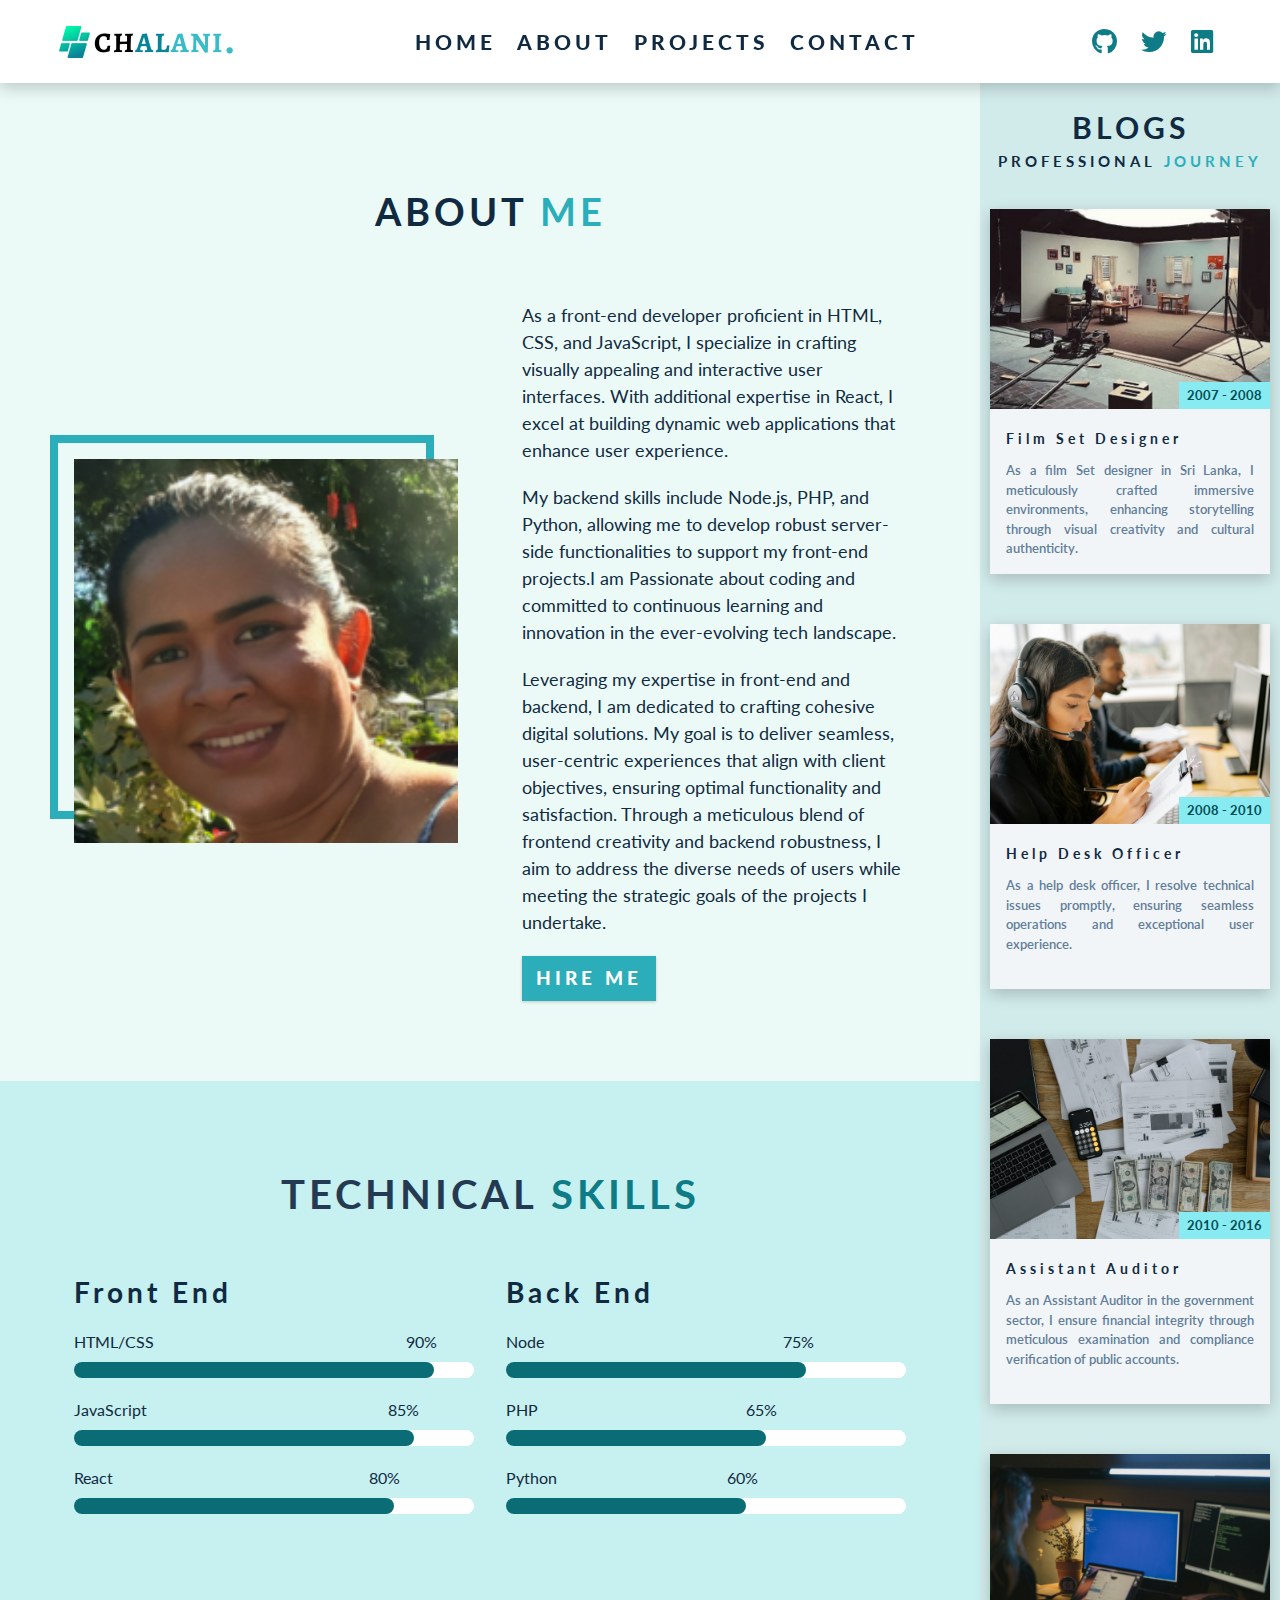
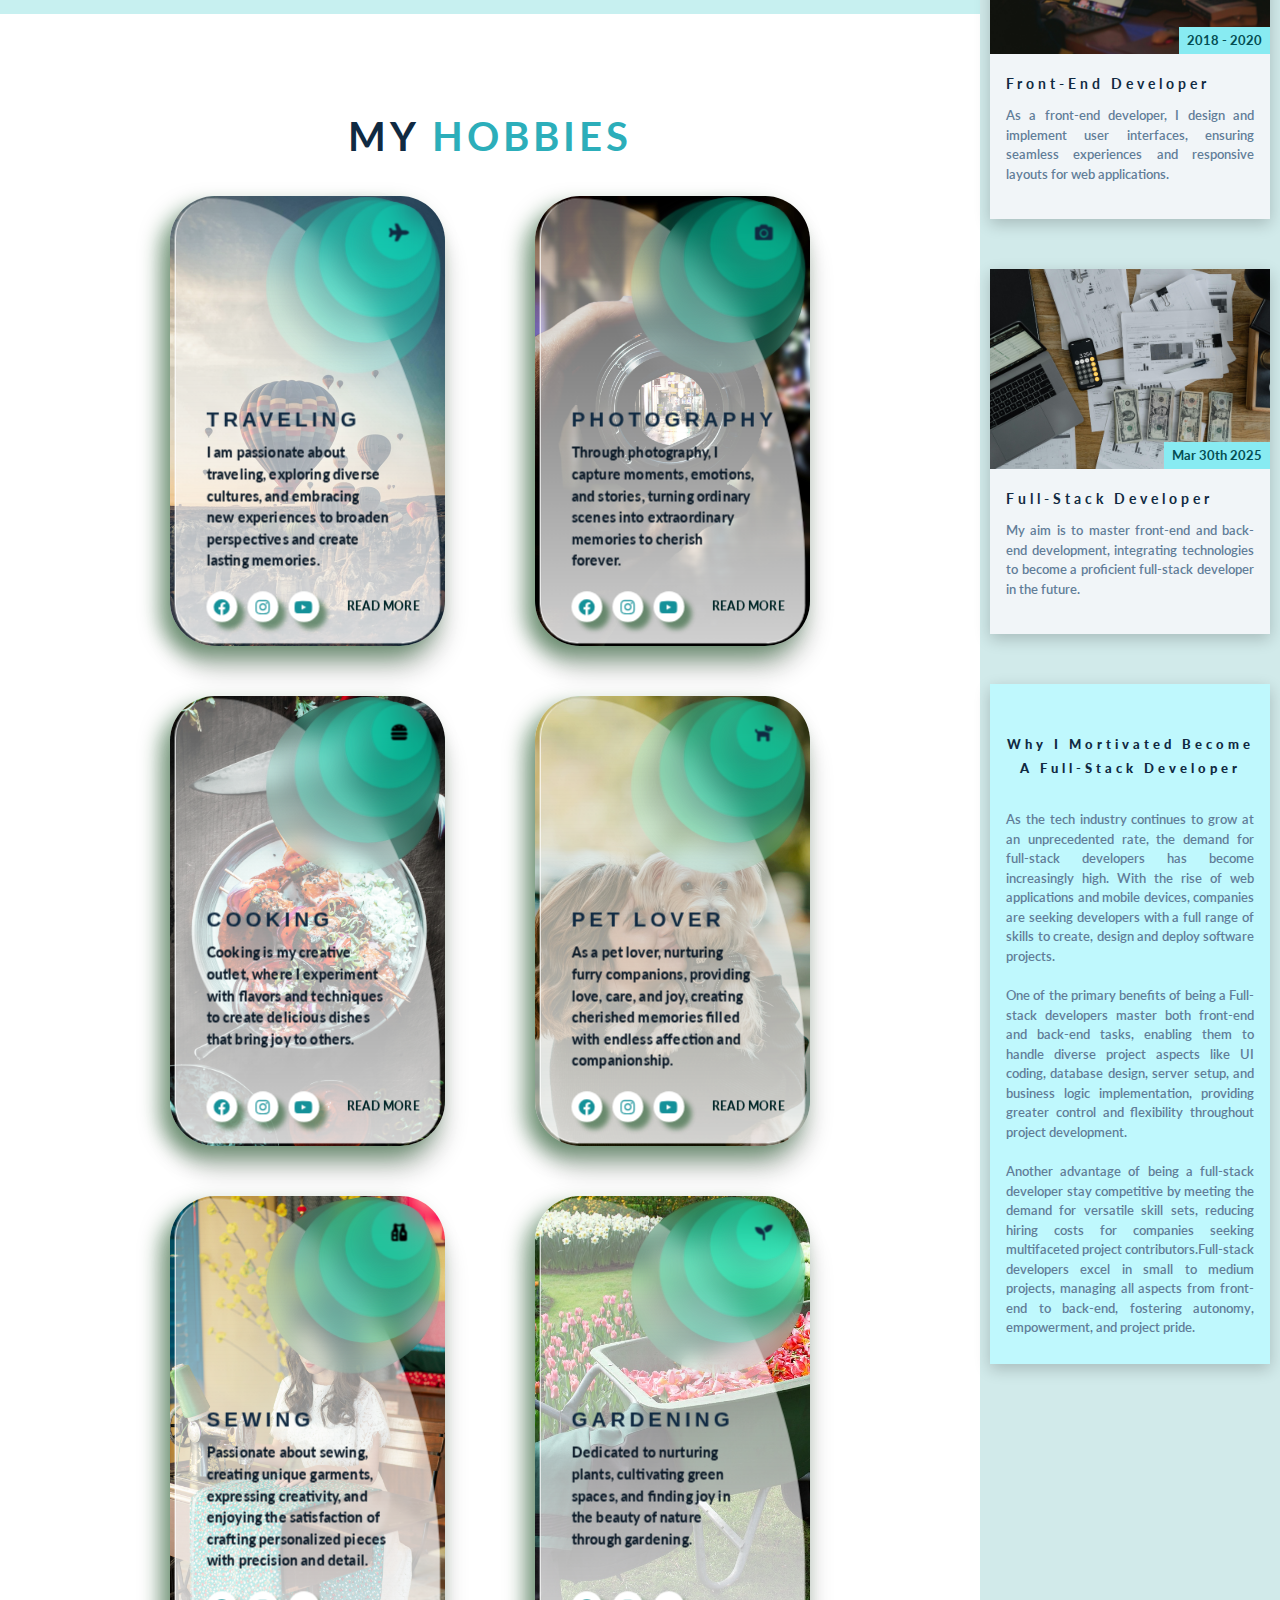
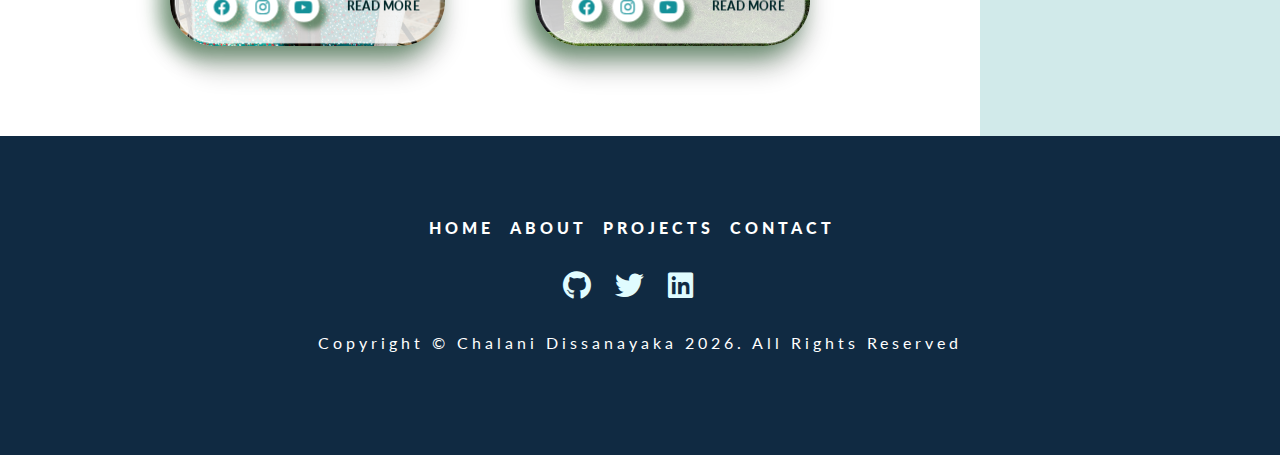
==== commit 6a37eb14: "Updated blogs cards" ====
--- a/src/about.html
+++ b/src/about.html
@@ -141,7 +141,7 @@
               robustness, I aim to address the diverse needs of users while
               meeting the strategic goals of the projects I undertake.
             </p>
-            <a href="#" class="btn"> Hire Me</a>
+            <a href="images/CHALANI_DISSANAYAKA.pdf" class="btn"> Hire Me</a>
           </article>
         </div>
       </section>
@@ -257,13 +257,19 @@
                 <div class="hobby-footer">
                   <div class="social">
                     <span class="social_icons">
-                      <i class="fab fa-facebook"></i>
-                    </span>
-                    <span class="social_icons">
-                      <i class="fab fa-instagram"></i>
-                    </span>
-                    <span class="social_icons">
-                      <i class="fab fa-youtube"></i>
+                      <a href="https://www.facebook.com">
+                        <i class="fab fa-facebook"></i>
+                      </a>
+                    </span>
+                    <span class="social_icons">
+                      <a href="https://www.instagram.com">
+                        <i class="fab fa-instagram"></i>
+                      </a>
+                    </span>
+                    <span class="social_icons">
+                      <a href="https://www.youtube.com">
+                        <i class="fab fa-youtube"></i>
+                      </a>
                     </span>
                   </div>
                   <div class="link">Read More</div>
@@ -300,13 +306,19 @@
                 <div class="hobby-footer">
                   <div class="social">
                     <span class="social_icons">
-                      <i class="fab fa-facebook"></i>
-                    </span>
-                    <span class="social_icons">
-                      <i class="fab fa-instagram"></i>
-                    </span>
-                    <span class="social_icons">
-                      <i class="fab fa-youtube"></i>
+                      <a href="https://www.facebook.com">
+                        <i class="fab fa-facebook"></i>
+                      </a>
+                    </span>
+                    <span class="social_icons">
+                      <a href="https://www.instagram.com">
+                        <i class="fab fa-instagram"></i>
+                      </a>
+                    </span>
+                    <span class="social_icons">
+                      <a href="https://www.youtube.com">
+                        <i class="fab fa-youtube"></i>
+                      </a>
                     </span>
                   </div>
                   <div class="link">Read More</div>
@@ -348,13 +360,19 @@
                 <div class="hobby-footer">
                   <div class="social">
                     <span class="social_icons">
-                      <i class="fab fa-facebook"></i>
-                    </span>
-                    <span class="social_icons">
-                      <i class="fab fa-instagram"></i>
-                    </span>
-                    <span class="social_icons">
-                      <i class="fab fa-youtube"></i>
+                      <a href="https://www.facebook.com">
+                        <i class="fab fa-facebook"></i>
+                      </a>
+                    </span>
+                    <span class="social_icons">
+                      <a href="https://www.instagram.com">
+                        <i class="fab fa-instagram"></i>
+                      </a>
+                    </span>
+                    <span class="social_icons">
+                      <a href="https://www.youtube.com">
+                        <i class="fab fa-youtube"></i>
+                      </a>
                     </span>
                   </div>
                   <div class="link">Read More</div>
@@ -391,13 +409,19 @@
                 <div class="hobby-footer">
                   <div class="social">
                     <span class="social_icons">
-                      <i class="fab fa-facebook"></i>
-                    </span>
-                    <span class="social_icons">
-                      <i class="fab fa-instagram"></i>
-                    </span>
-                    <span class="social_icons">
-                      <i class="fab fa-youtube"></i>
+                      <a href="https://www.facebook.com">
+                        <i class="fab fa-facebook"></i>
+                      </a>
+                    </span>
+                    <span class="social_icons">
+                      <a href="https://www.instagram.com">
+                        <i class="fab fa-instagram"></i>
+                      </a>
+                    </span>
+                    <span class="social_icons">
+                      <a href="https://www.youtube.com">
+                        <i class="fab fa-youtube"></i>
+                      </a>
                     </span>
                   </div>
                   <div class="link">Read More</div>
@@ -439,13 +463,19 @@
                 <div class="hobby-footer">
                   <div class="social">
                     <span class="social_icons">
-                      <i class="fab fa-facebook"></i>
-                    </span>
-                    <span class="social_icons">
-                      <i class="fab fa-instagram"></i>
-                    </span>
-                    <span class="social_icons">
-                      <i class="fab fa-youtube"></i>
+                      <a href="https://www.facebook.com">
+                        <i class="fab fa-facebook"></i>
+                      </a>
+                    </span>
+                    <span class="social_icons">
+                      <a href="https://www.instagram.com">
+                        <i class="fab fa-instagram"></i>
+                      </a>
+                    </span>
+                    <span class="social_icons">
+                      <a href="https://www.youtube.com">
+                        <i class="fab fa-youtube"></i>
+                      </a>
                     </span>
                   </div>
                   <div class="link">Read More</div>
@@ -480,13 +510,19 @@
                 <div class="hobby-footer">
                   <div class="social">
                     <span class="social_icons">
-                      <i class="fab fa-facebook"></i>
-                    </span>
-                    <span class="social_icons">
-                      <i class="fab fa-instagram"></i>
-                    </span>
-                    <span class="social_icons">
-                      <i class="fab fa-youtube"></i>
+                      <a href="https://www.facebook.com">
+                        <i class="fab fa-facebook"></i>
+                      </a>
+                    </span>
+                    <span class="social_icons">
+                      <a href="https://www.instagram.com">
+                        <i class="fab fa-instagram"></i>
+                      </a>
+                    </span>
+                    <span class="social_icons">
+                      <a href="https://www.youtube.com">
+                        <i class="fab fa-youtube"></i>
+                      </a>
                     </span>
                   </div>
                   <div class="link">Read More</div>
@@ -515,7 +551,7 @@
           <article class="blog-card">
             <div class="blog-img-container">
               <img src="images/blog-img-1.png" class="blog-img" alt="" />
-              <p class="blog-date">May 20th, 2008</p>
+              <p class="blog-date">2007 - 2008</p>
             </div>
             <!-- blog info -->
             <div class="blog-info">
@@ -534,7 +570,7 @@
           <article class="blog-card">
             <div class="blog-img-container">
               <img src="images/blog-img-3.png" class="blog-img" alt="" />
-              <p class="blog-date">Aug 03rd, 2010</p>
+              <p class="blog-date">2008 - 2010</p>
             </div>
             <!-- blog info -->
             <div class="blog-info">
@@ -552,7 +588,7 @@
           <article class="blog-card">
             <div class="blog-img-container">
               <img src="images/blog-img-2.png" class="blog-img" alt="" />
-              <p class="blog-date">Jan 30th, 2013</p>
+              <p class="blog-date">2010 - 2016</p>
             </div>
             <!-- blog info -->
             <div class="blog-info">
@@ -571,7 +607,7 @@
           <article class="blog-card">
             <div class="blog-img-container">
               <img src="images/blog-img-4.png" class="blog-img" alt="" />
-              <p class="blog-date">Sep 10th, 2016</p>
+              <p class="blog-date">2018 - 2020</p>
             </div>
             <!-- blog info -->
             <div class="blog-info">
@@ -590,7 +626,7 @@
           <article class="blog-card">
             <div class="blog-img-container">
               <img src="images/blog-img-2.png" class="blog-img" alt="" />
-              <p class="blog-date">Jan 30th, 2025</p>
+              <p class="blog-date">Mar 30th 2025</p>
             </div>
             <!-- blog info -->
             <div class="blog-info">
--- a/src/css/about.css
+++ b/src/css/about.css
@@ -310,12 +310,12 @@
     font-size: 25px;
 }
 .about-section .section-title h2{
-    font-size: 18px;
+    font-size: 25px;
 }
 
 @media screen and (min-width: 400px) {
   .about-section .section-title h2{
-    font-size: 20px;
+    font-size: 30px;
   }
 }
 @media screen and (min-width: 700px) {
@@ -616,7 +616,7 @@
   transform-style: preserve-3d;
   gap: 10px;
 }
-.hobby-footer .social .social_icons {
+.hobby-footer .social .social_icons a {
   display: inline-block;
   width: 30px;
   height: 30px;
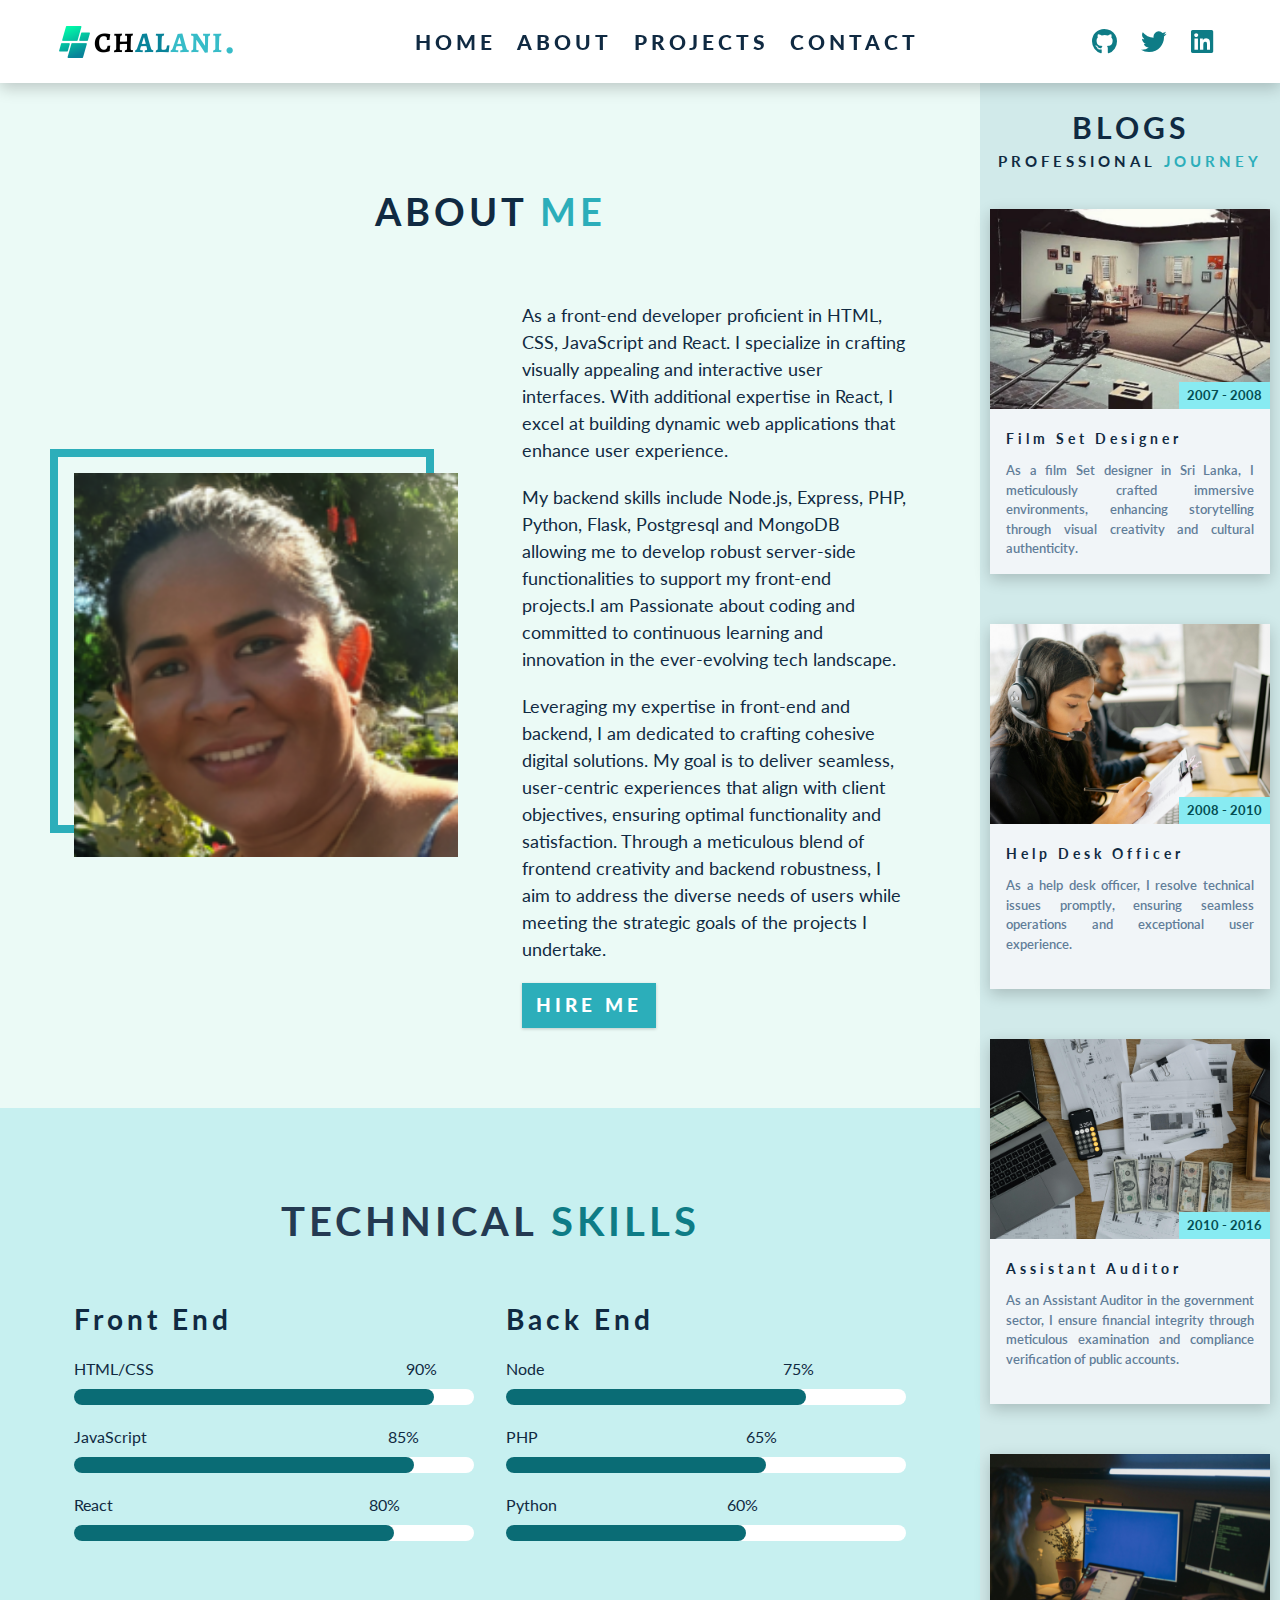
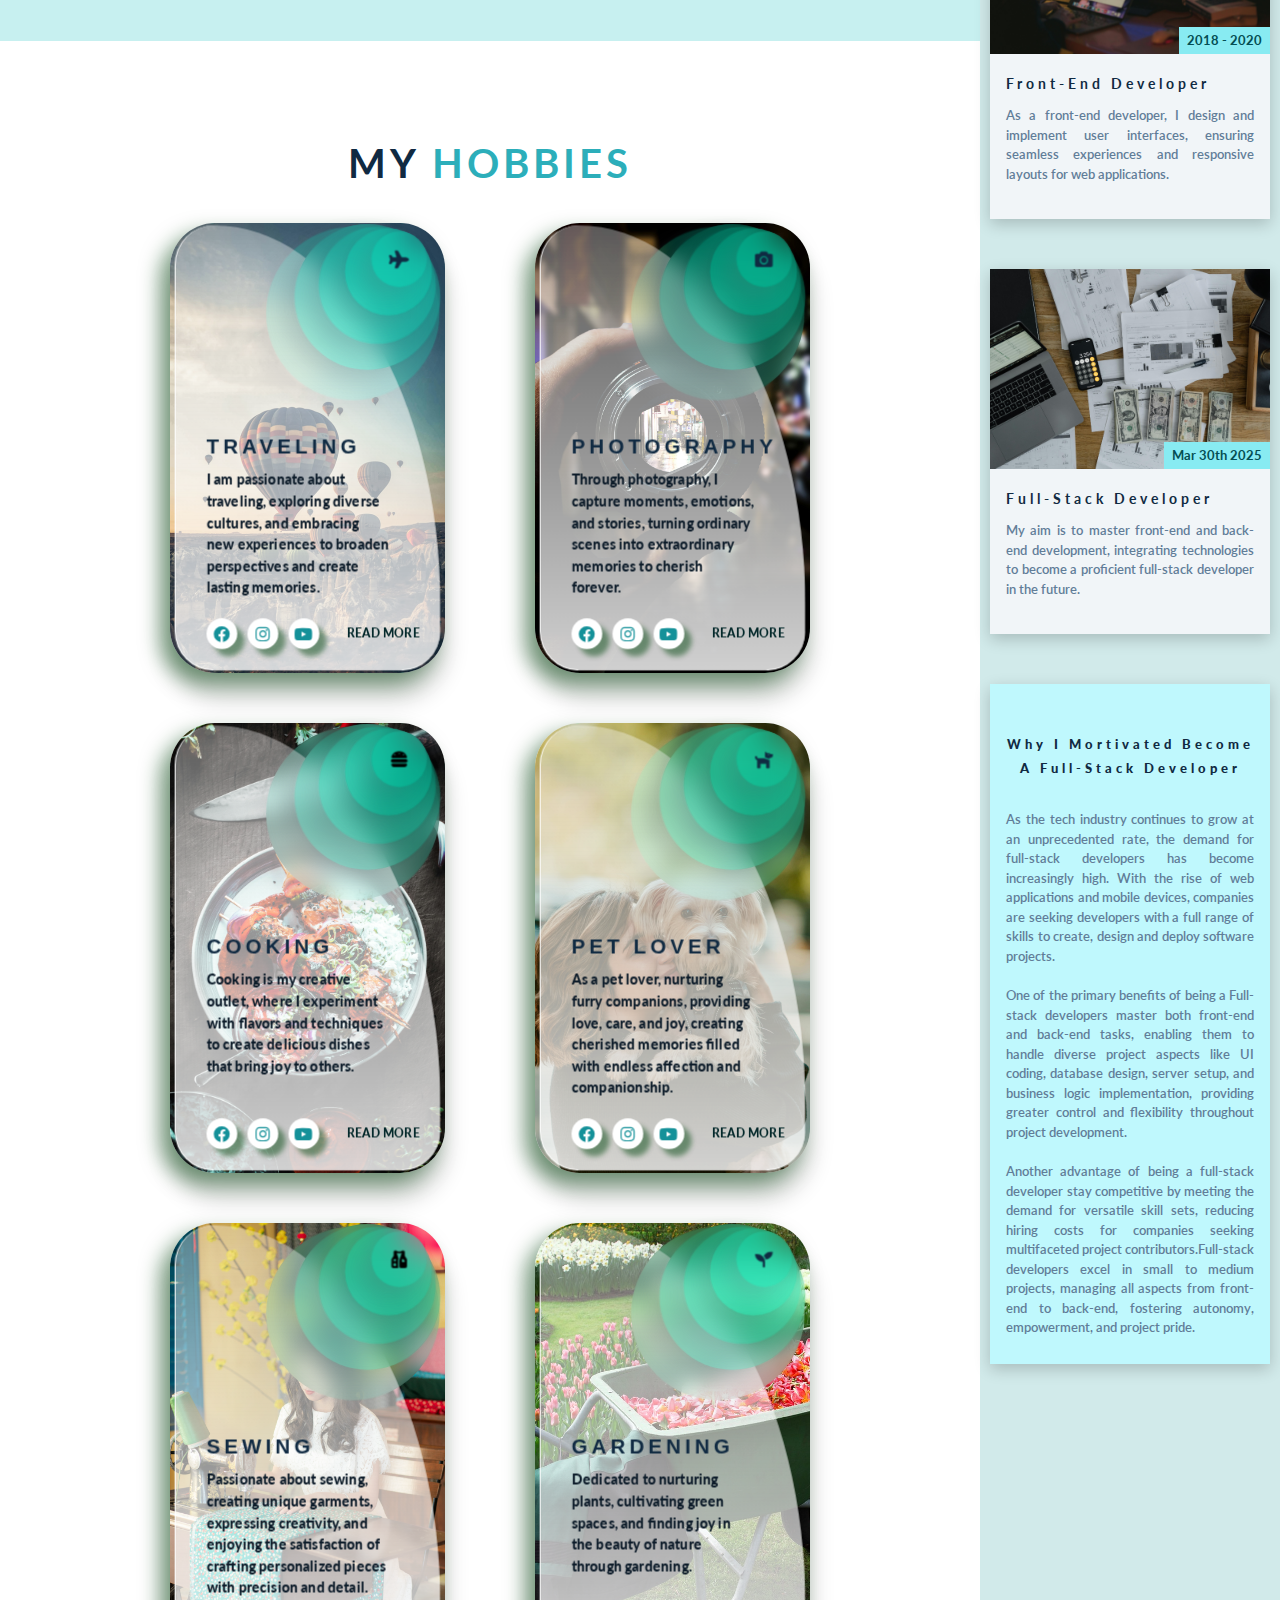
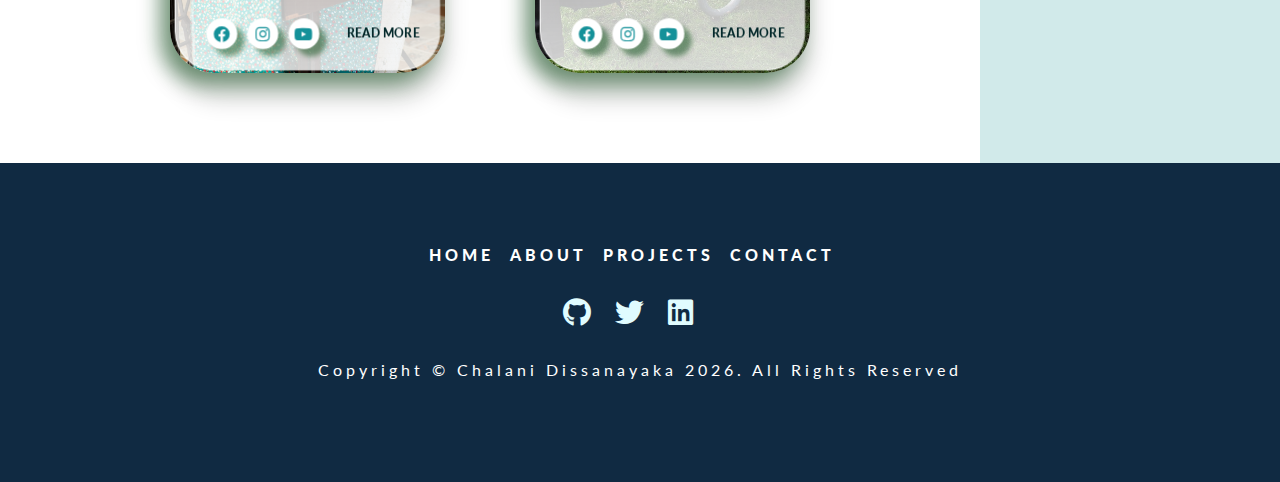
==== commit e240cc06: "Update html pages" ====
--- a/src/about.html
+++ b/src/about.html
@@ -85,7 +85,7 @@
             <!-- single icon -->
             <li>
               <a
-                href="https://www.linkedin.com"
+                href="https://www.linkedin.com/in/chalani-dissanayaka-3b4830320/"
                 target="_blank"
                 class="nav-icon"
               >
@@ -121,16 +121,17 @@
           <!-- about info -->
           <article class="about-info">
             <p>
-              As a front-end developer proficient in HTML, CSS, and JavaScript,
-              I specialize in crafting visually appealing and interactive user
-              interfaces. With additional expertise in React, I excel at
+              As a front-end developer proficient in HTML, CSS, JavaScript and
+              React. I specialize in crafting visually appealing and interactive
+              user interfaces. With additional expertise in React, I excel at
               building dynamic web applications that enhance user experience.
             </p>
             <p>
-              My backend skills include Node.js, PHP, and Python, allowing me to
-              develop robust server-side functionalities to support my front-end
-              projects.I am Passionate about coding and committed to continuous
-              learning and innovation in the ever-evolving tech landscape.
+              My backend skills include Node.js, Express, PHP, Python, Flask,
+              Postgresql and MongoDB allowing me to develop robust server-side
+              functionalities to support my front-end projects.I am Passionate
+              about coding and committed to continuous learning and innovation
+              in the ever-evolving tech landscape.
             </p>
             <p>
               Leveraging my expertise in front-end and backend, I am dedicated
@@ -726,7 +727,7 @@
         <!-- single icon -->
         <li>
           <a
-            href="https://www.linkedin.com"
+            href="https://www.linkedin.com/in/chalani-dissanayaka-3b4830320/"
             target="_blank"
             class="footer-icon"
           >
